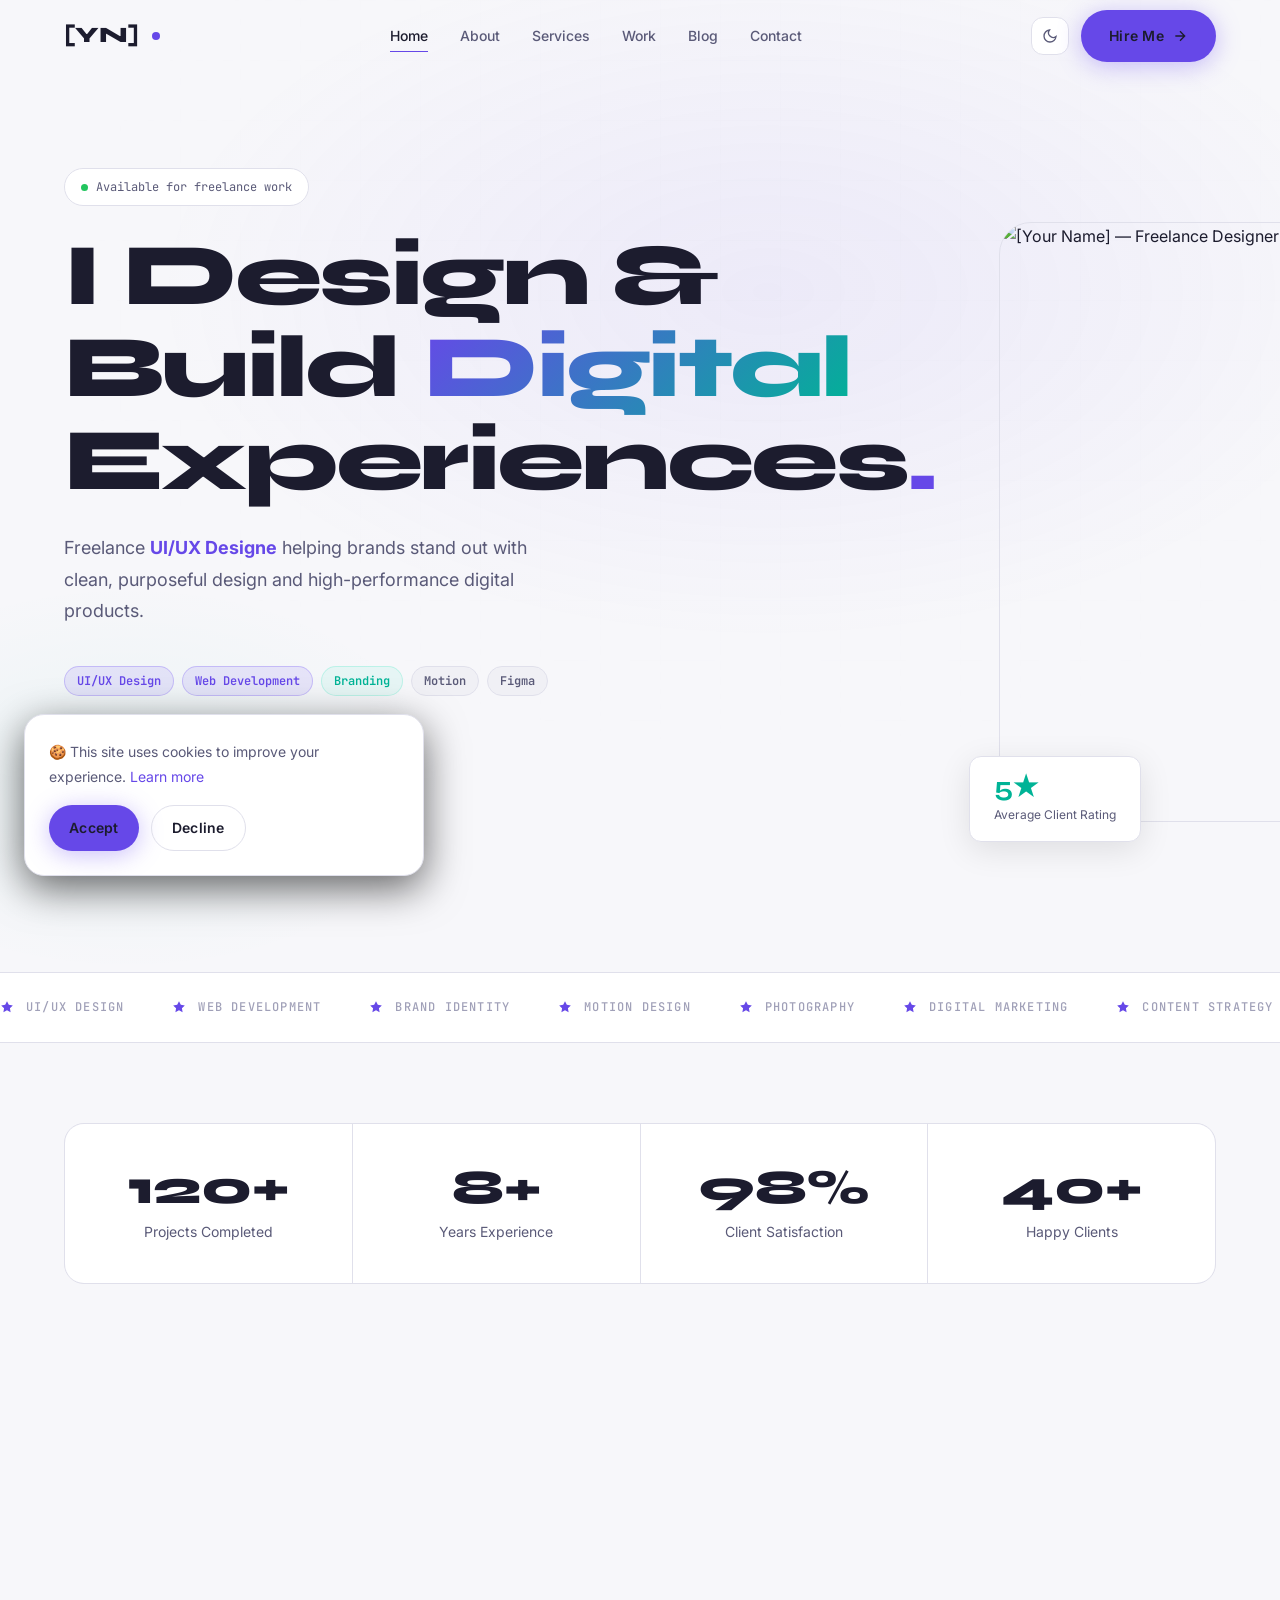
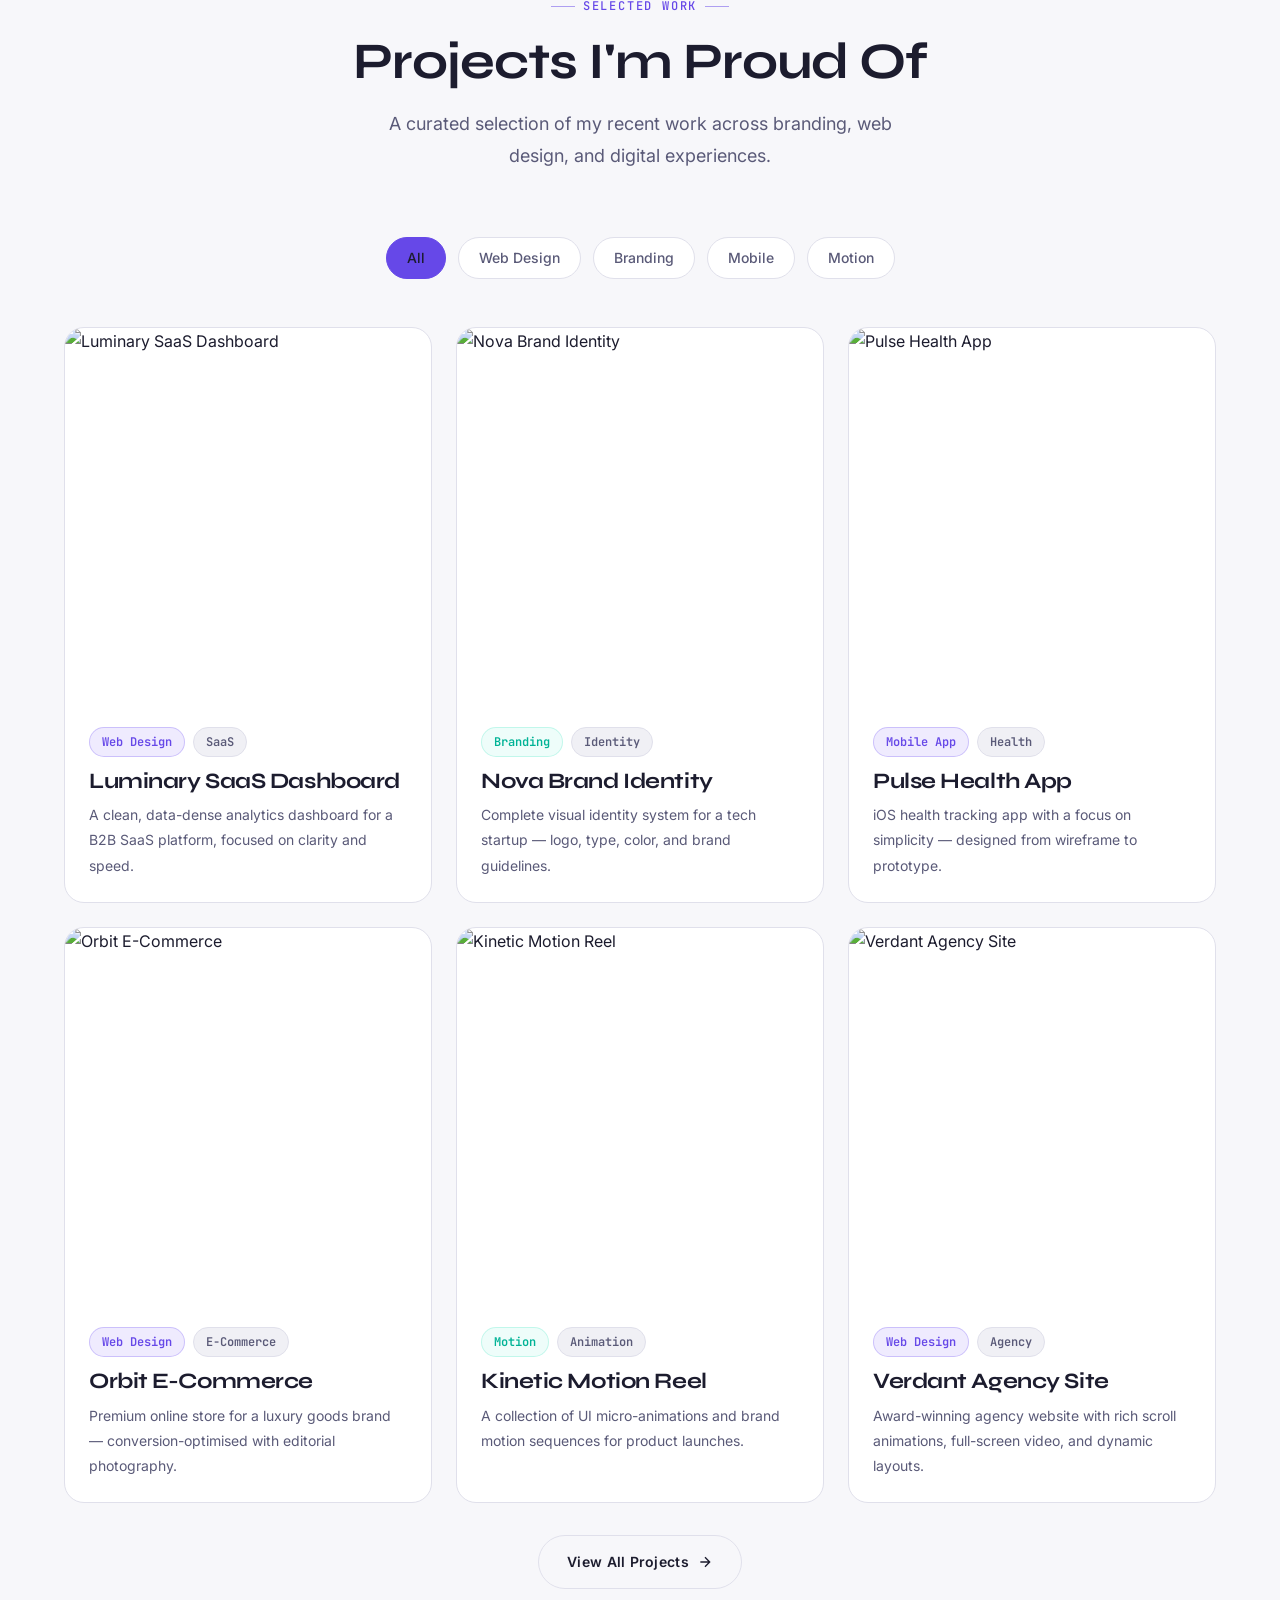
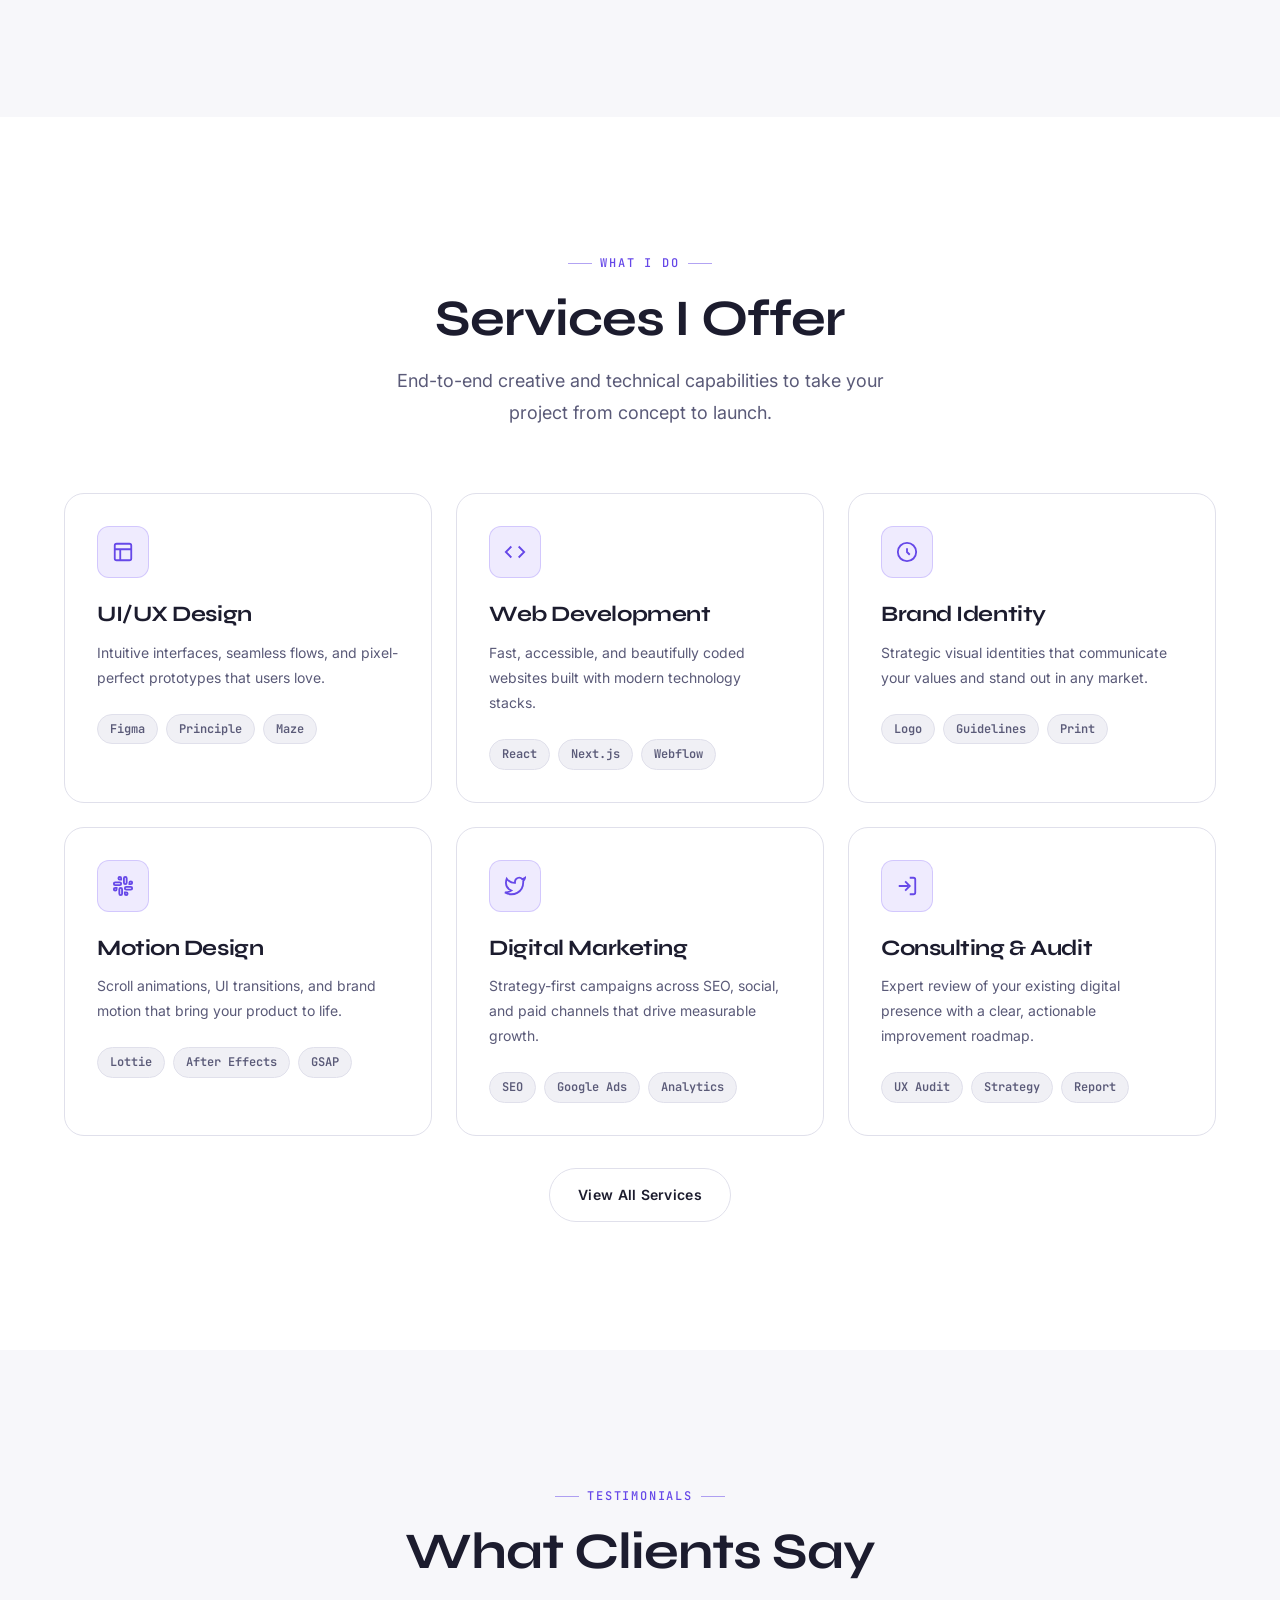
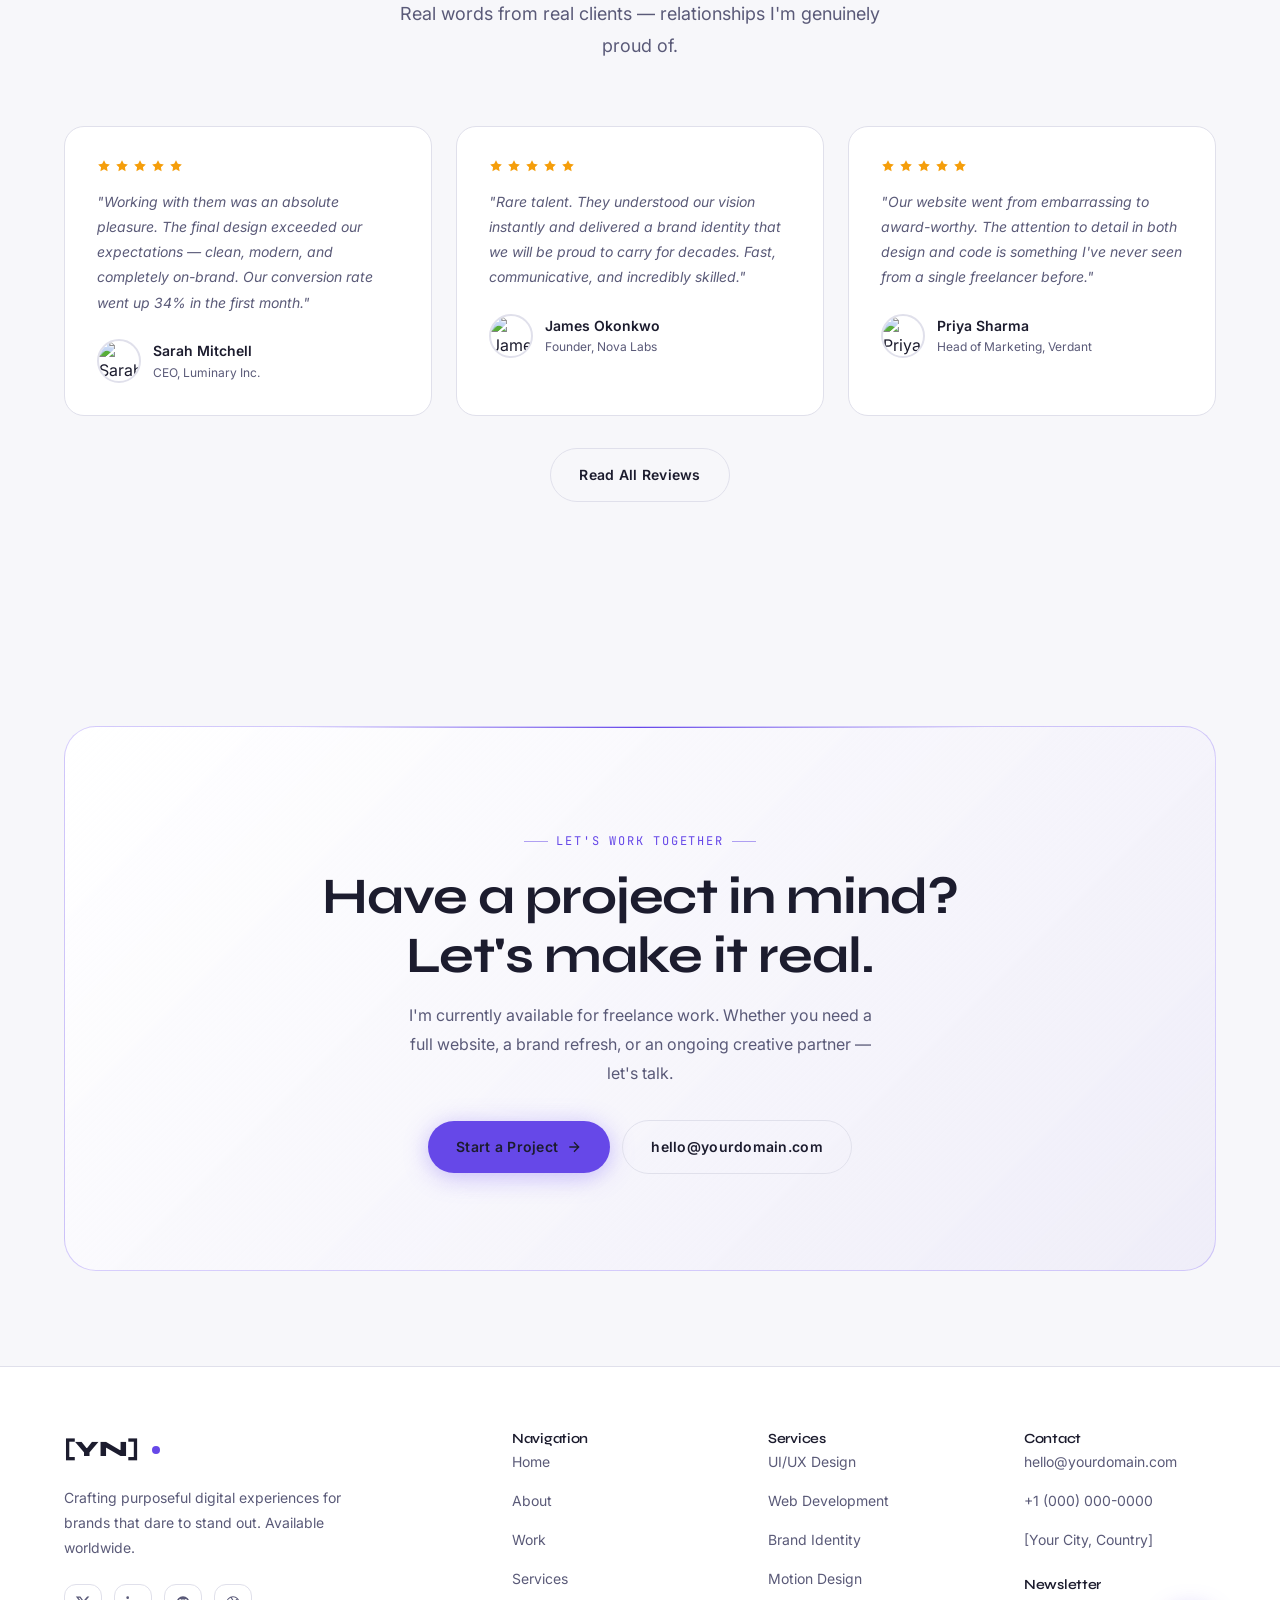
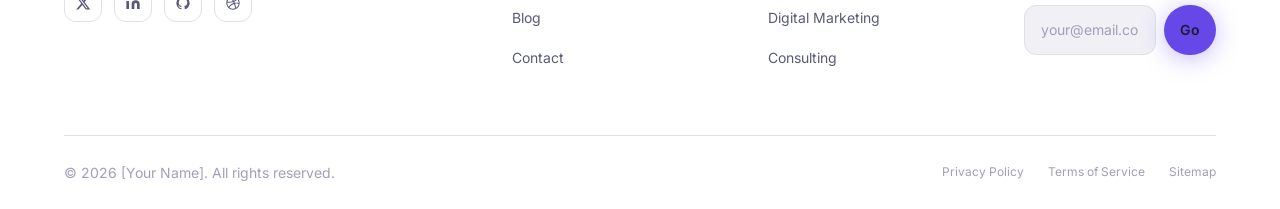
==== portfolio-pro-template/index.html @ 68555984 "initial web" ====
<!DOCTYPE html>
<html lang="en" data-theme="default">
<head>
  <meta charset="UTF-8" />
  <meta name="viewport" content="width=device-width, initial-scale=1.0" />
  <meta name="description" content="[Your Name] — Freelance [Designer/Developer] crafting beautiful digital experiences. Available for projects worldwide." />
  <meta name="keywords" content="freelance designer, web developer, UI/UX, portfolio, [your city]" />
  <meta name="author" content="[Your Name]" />

  <!-- Open Graph -->
  <meta property="og:title"       content="[Your Name] — Freelance [Designer/Developer]" />
  <meta property="og:description" content="Crafting beautiful digital experiences for global brands." />
  <meta property="og:image"       content="assets/images/og-image.jpg" />
  <meta property="og:type"        content="website" />
  <meta property="og:url"         content="https://yourdomain.com" />

  <!-- Twitter Card -->
  <meta name="twitter:card"        content="summary_large_image" />
  <meta name="twitter:title"       content="[Your Name] — Portfolio" />
  <meta name="twitter:description" content="Crafting beautiful digital experiences." />
  <meta name="twitter:image"       content="assets/images/og-image.jpg" />

  <meta name="theme-color" content="#0C0C0F" />
  <link rel="canonical" href="https://yourdomain.com" />
  <link rel="icon" type="image/svg+xml" href="assets/images/logo/favicon.svg" />
  <link rel="icon" type="image/png"     href="assets/images/logo/favicon.png" />

  <title>[Your Name] — Freelance [Designer / Developer]</title>

  <!-- Fonts -->
  <link rel="preconnect" href="https://fonts.googleapis.com" />
  <link rel="preconnect" href="https://fonts.gstatic.com" crossorigin />
  <link rel="stylesheet" href="https://fonts.googleapis.com/css2?family=Syne:wght@400;500;600;700;800&family=Inter:wght@300;400;500;600&family=JetBrains+Mono:wght@400;500&display=swap" />

  <!-- Styles -->
  <link rel="stylesheet" href="assets/css/style.css" />
  <link rel="stylesheet" href="assets/css/animations.css" />
  <link rel="stylesheet" href="assets/css/dark-mode.css" />
  <link rel="stylesheet" href="assets/css/themes.css" />
  <link rel="stylesheet" href="assets/css/responsive.css" />
</head>
<body>

  <!-- ══ PRELOADER ══ -->
  <div id="preloader" aria-hidden="true">
    <div class="preloader-inner">
      <div class="preloader-logo">[YN]<span style="color:var(--clr-accent)">.</span></div>
      <div class="preloader-bar-wrap"><div class="preloader-bar"></div></div>
    </div>
  </div>

  <!-- ══ CUSTOM CURSOR ══ -->
  <div class="cursor-dot"  aria-hidden="true"></div>
  <div class="cursor-ring" aria-hidden="true"></div>

  <!-- ══ NAVBAR ══ -->
  <header id="navbar" role="banner">
    <div class="container nav-inner">
      <!-- Logo -->
      <a href="index.html" class="nav-logo" aria-label="Home">
        <img src="assets/images/logo/logo.svg" alt="[Your Name] Logo" onerror="this.style.display='none'" />
        [YN]<span class="logo-dot"></span>
      </a>

      <!-- Desktop Nav Links -->
      <nav class="nav-links" aria-label="Primary navigation">
        <a href="index.html"        class="active">Home</a>
        <a href="about.html">About</a>
        <a href="services.html">Services</a>
        <a href="projects.html">Work</a>
        <a href="blog.html">Blog</a>
        <a href="contact.html">Contact</a>
      </nav>

      <!-- Actions -->
      <div class="nav-actions">
        <button class="theme-icon-btn" aria-label="Toggle dark mode" data-darkmode-toggle>
          <svg class="icon-sun"  viewBox="0 0 24 24" fill="none" stroke="currentColor" stroke-width="2"><circle cx="12" cy="12" r="5"/><path d="M12 1v2M12 21v2M4.22 4.22l1.42 1.42M18.36 18.36l1.42 1.42M1 12h2M21 12h2M4.22 19.78l1.42-1.42M18.36 5.64l1.42-1.42"/></svg>
          <svg class="icon-moon" viewBox="0 0 24 24" fill="none" stroke="currentColor" stroke-width="2"><path d="M21 12.79A9 9 0 1111.21 3 7 7 0 0021 12.79z"/></svg>
        </button>
        <a href="contact.html" class="btn btn-primary">
          Hire Me
          <svg viewBox="0 0 24 24" fill="none" stroke="currentColor" stroke-width="2"><path d="M5 12h14M12 5l7 7-7 7"/></svg>
        </a>
        <button class="nav-hamburger" aria-label="Toggle menu" aria-expanded="false">
          <span></span><span></span><span></span>
        </button>
      </div>
    </div>
  </header>

  <!-- Mobile Nav -->
  <nav class="nav-mobile" aria-label="Mobile navigation">
    <a href="index.html">Home</a>
    <a href="about.html">About</a>
    <a href="services.html">Services</a>
    <a href="projects.html">Work</a>
    <a href="blog.html">Blog</a>
    <a href="contact.html">Contact</a>
    <a href="contact.html" class="btn btn-primary mt-4">Hire Me →</a>
  </nav>

  <main id="main-content">

    <!-- ══════════════════════════════════════
         HERO
    ══════════════════════════════════════ -->
    <section class="hero" id="hero" aria-label="Hero">
      <div class="hero-bg" aria-hidden="true"></div>
      <div class="hero-grid-overlay" aria-hidden="true"></div>

      <div class="container hero-inner">
        <!-- Content -->
        <div class="hero-content">
          <div class="hero-status" data-animate="fade-up">
            <span class="dot"></span>
            Available for freelance work
          </div>

          <h1 class="hero-title" data-animate="fade-up" data-delay="100">
            <span class="line">I Design &amp;</span>
            <span class="line">Build <span class="gradient-text line-accent">Digital</span></span>
            <span class="line">Experiences<span style="color:var(--clr-accent)">.</span></span>
          </h1>

          <p class="hero-desc" data-animate="fade-up" data-delay="200">
            Freelance <strong data-typed="UI/UX Designer,Web Developer,Brand Strategist,Creative Director" style="color:var(--clr-accent)">UI/UX Designer</strong>
            helping brands stand out with clean, purposeful design and high-performance digital products.
          </p>

          <div class="hero-tags" data-animate="fade-up" data-delay="300">
            <span class="badge badge-accent">UI/UX Design</span>
            <span class="badge badge-accent">Web Development</span>
            <span class="badge badge-teal">Branding</span>
            <span class="badge">Motion</span>
            <span class="badge">Figma</span>
          </div>

          <div class="btn-group hero-cta" data-animate="fade-up" data-delay="400">
            <a href="projects.html" class="btn btn-primary">
              View My Work
              <svg viewBox="0 0 24 24" fill="none" stroke="currentColor" stroke-width="2"><path d="M5 12h14M12 5l7 7-7 7"/></svg>
            </a>
            <a href="about.html" class="btn btn-secondary">About Me</a>
          </div>

          <!-- Social Links -->
          <div class="hero-social" data-animate="fade-up" data-delay="500">
            <span class="label">Follow</span>
            <a href="https://twitter.com/yourusername" class="social-link" aria-label="Twitter" rel="noopener">
              <svg viewBox="0 0 24 24" fill="currentColor"><path d="M18.244 2.25h3.308l-7.227 8.26 8.502 11.24H16.17l-5.214-6.817L4.99 21.75H1.68l7.73-8.835L1.254 2.25H8.08l4.713 6.231zm-1.161 17.52h1.833L7.084 4.126H5.117z"/></svg>
            </a>
            <a href="https://linkedin.com/in/yourusername" class="social-link" aria-label="LinkedIn" rel="noopener">
              <svg viewBox="0 0 24 24" fill="currentColor"><path d="M16 8a6 6 0 016 6v7h-4v-7a2 2 0 00-2-2 2 2 0 00-2 2v7h-4v-7a6 6 0 016-6zM2 9h4v12H2z"/><circle cx="4" cy="4" r="2"/></svg>
            </a>
            <a href="https://github.com/yourusername" class="social-link" aria-label="GitHub" rel="noopener">
              <svg viewBox="0 0 24 24" fill="currentColor"><path d="M12 2A10 10 0 002 12c0 4.42 2.87 8.17 6.84 9.5.5.08.66-.23.66-.5v-1.69c-2.77.6-3.36-1.34-3.36-1.34-.46-1.16-1.11-1.47-1.11-1.47-.91-.62.07-.6.07-.6 1 .07 1.53 1.03 1.53 1.03.87 1.52 2.34 1.07 2.91.83.09-.65.35-1.09.63-1.34-2.22-.25-4.55-1.11-4.55-4.92 0-1.11.38-2 1.03-2.71-.1-.25-.45-1.29.1-2.64 0 0 .84-.27 2.75 1.02.79-.22 1.65-.33 2.5-.33.85 0 1.71.11 2.5.33 1.91-1.29 2.75-1.02 2.75-1.02.55 1.35.2 2.39.1 2.64.65.71 1.03 1.6 1.03 2.71 0 3.82-2.34 4.66-4.57 4.91.36.31.69.92.69 1.85V21c0 .27.16.59.67.5C19.14 20.16 22 16.42 22 12A10 10 0 0012 2z"/></svg>
            </a>
            <a href="https://dribbble.com/yourusername" class="social-link" aria-label="Dribbble" rel="noopener">
              <svg viewBox="0 0 24 24" fill="currentColor"><circle cx="12" cy="12" r="10"/><path fill="var(--clr-bg)" d="M12 2a10 10 0 00-8.21 15.67c1.5-2.31 3.9-4.62 7.21-4.62s5.71 2.31 7.21 4.62A10 10 0 0012 2z"/><path fill="var(--clr-bg)" d="M21.79 13.6C20.48 11.15 17.4 8.5 12 8.5c-1.3 0-2.5.2-3.6.55L4.86 4.86A10 10 0 0121.79 13.6z"/></svg>
            </a>
          </div>
        </div>

        <!-- Hero Visual -->
        <div class="hero-visual" data-animate="fade-left" data-delay="200">
          <div class="hero-image-wrap">
            <img class="main-image" src="assets/images/hero/hero-photo.jpg" alt="[Your Name] — Freelance Designer" width="480" height="600" />

            <!-- Floating stats -->
            <div class="hero-float-card hero-float-card--top" data-animate="fade-scale" data-delay="600">
              <div class="float-card-stat"><span data-count="120" data-suffix="+">120+</span></div>
              <div class="float-card-label">Projects Delivered</div>
            </div>

            <div class="hero-float-card hero-float-card--bottom" data-animate="fade-scale" data-delay="700">
              <div class="float-card-stat" style="color:var(--clr-accent-2)">5★</div>
              <div class="float-card-label">Average Client Rating</div>
            </div>
          </div>
        </div>
      </div>

      <!-- Scroll indicator -->
      <a href="#marquee" class="sr-only" aria-label="Scroll to content">Skip to content</a>
    </section>

    <!-- ══════════════════════════════════════
         MARQUEE / TICKER
    ══════════════════════════════════════ -->
    <div class="marquee-section" id="marquee" aria-hidden="true">
      <div class="marquee-track">
        <span class="marquee-item"><svg viewBox="0 0 24 24" fill="currentColor" width="14" height="14"><polygon points="12 2 15.09 8.26 22 9.27 17 14.14 18.18 21.02 12 17.77 5.82 21.02 7 14.14 2 9.27 8.91 8.26 12 2"/></svg>UI/UX Design</span>
        <span class="marquee-item"><svg viewBox="0 0 24 24" fill="currentColor" width="14" height="14"><polygon points="12 2 15.09 8.26 22 9.27 17 14.14 18.18 21.02 12 17.77 5.82 21.02 7 14.14 2 9.27 8.91 8.26 12 2"/></svg>Web Development</span>
        <span class="marquee-item"><svg viewBox="0 0 24 24" fill="currentColor" width="14" height="14"><polygon points="12 2 15.09 8.26 22 9.27 17 14.14 18.18 21.02 12 17.77 5.82 21.02 7 14.14 2 9.27 8.91 8.26 12 2"/></svg>Brand Identity</span>
        <span class="marquee-item"><svg viewBox="0 0 24 24" fill="currentColor" width="14" height="14"><polygon points="12 2 15.09 8.26 22 9.27 17 14.14 18.18 21.02 12 17.77 5.82 21.02 7 14.14 2 9.27 8.91 8.26 12 2"/></svg>Motion Design</span>
        <span class="marquee-item"><svg viewBox="0 0 24 24" fill="currentColor" width="14" height="14"><polygon points="12 2 15.09 8.26 22 9.27 17 14.14 18.18 21.02 12 17.77 5.82 21.02 7 14.14 2 9.27 8.91 8.26 12 2"/></svg>Photography</span>
        <span class="marquee-item"><svg viewBox="0 0 24 24" fill="currentColor" width="14" height="14"><polygon points="12 2 15.09 8.26 22 9.27 17 14.14 18.18 21.02 12 17.77 5.82 21.02 7 14.14 2 9.27 8.91 8.26 12 2"/></svg>Digital Marketing</span>
        <span class="marquee-item"><svg viewBox="0 0 24 24" fill="currentColor" width="14" height="14"><polygon points="12 2 15.09 8.26 22 9.27 17 14.14 18.18 21.02 12 17.77 5.82 21.02 7 14.14 2 9.27 8.91 8.26 12 2"/></svg>Content Strategy</span>
        <span class="marquee-item"><svg viewBox="0 0 24 24" fill="currentColor" width="14" height="14"><polygon points="12 2 15.09 8.26 22 9.27 17 14.14 18.18 21.02 12 17.77 5.82 21.02 7 14.14 2 9.27 8.91 8.26 12 2"/></svg>Figma · Webflow · React</span>
        <!-- Duplicated for seamless loop -->
        <span class="marquee-item" aria-hidden="true"><svg viewBox="0 0 24 24" fill="currentColor" width="14" height="14"><polygon points="12 2 15.09 8.26 22 9.27 17 14.14 18.18 21.02 12 17.77 5.82 21.02 7 14.14 2 9.27 8.91 8.26 12 2"/></svg>UI/UX Design</span>
        <span class="marquee-item" aria-hidden="true"><svg viewBox="0 0 24 24" fill="currentColor" width="14" height="14"><polygon points="12 2 15.09 8.26 22 9.27 17 14.14 18.18 21.02 12 17.77 5.82 21.02 7 14.14 2 9.27 8.91 8.26 12 2"/></svg>Web Development</span>
        <span class="marquee-item" aria-hidden="true"><svg viewBox="0 0 24 24" fill="currentColor" width="14" height="14"><polygon points="12 2 15.09 8.26 22 9.27 17 14.14 18.18 21.02 12 17.77 5.82 21.02 7 14.14 2 9.27 8.91 8.26 12 2"/></svg>Brand Identity</span>
        <span class="marquee-item" aria-hidden="true"><svg viewBox="0 0 24 24" fill="currentColor" width="14" height="14"><polygon points="12 2 15.09 8.26 22 9.27 17 14.14 18.18 21.02 12 17.77 5.82 21.02 7 14.14 2 9.27 8.91 8.26 12 2"/></svg>Motion Design</span>
        <span class="marquee-item" aria-hidden="true"><svg viewBox="0 0 24 24" fill="currentColor" width="14" height="14"><polygon points="12 2 15.09 8.26 22 9.27 17 14.14 18.18 21.02 12 17.77 5.82 21.02 7 14.14 2 9.27 8.91 8.26 12 2"/></svg>Photography</span>
        <span class="marquee-item" aria-hidden="true"><svg viewBox="0 0 24 24" fill="currentColor" width="14" height="14"><polygon points="12 2 15.09 8.26 22 9.27 17 14.14 18.18 21.02 12 17.77 5.82 21.02 7 14.14 2 9.27 8.91 8.26 12 2"/></svg>Digital Marketing</span>
        <span class="marquee-item" aria-hidden="true"><svg viewBox="0 0 24 24" fill="currentColor" width="14" height="14"><polygon points="12 2 15.09 8.26 22 9.27 17 14.14 18.18 21.02 12 17.77 5.82 21.02 7 14.14 2 9.27 8.91 8.26 12 2"/></svg>Content Strategy</span>
        <span class="marquee-item" aria-hidden="true"><svg viewBox="0 0 24 24" fill="currentColor" width="14" height="14"><polygon points="12 2 15.09 8.26 22 9.27 17 14.14 18.18 21.02 12 17.77 5.82 21.02 7 14.14 2 9.27 8.91 8.26 12 2"/></svg>Figma · Webflow · React</span>
      </div>
    </div>

    <!-- ══════════════════════════════════════
         STATS
    ══════════════════════════════════════ -->
    <section class="section--sm" aria-label="Statistics">
      <div class="container">
        <div class="stats-row" data-stagger>
          <div class="stat-item">
            <div class="stat-number"><span data-count="120" data-suffix="+">120+</span></div>
            <div class="stat-label">Projects Completed</div>
          </div>
          <div class="stat-item">
            <div class="stat-number"><span data-count="8" data-suffix="+">8+</span></div>
            <div class="stat-label">Years Experience</div>
          </div>
          <div class="stat-item">
            <div class="stat-number"><span data-count="98" data-suffix="%">98%</span></div>
            <div class="stat-label">Client Satisfaction</div>
          </div>
          <div class="stat-item">
            <div class="stat-number"><span data-count="40" data-suffix="+">40+</span></div>
            <div class="stat-label">Happy Clients</div>
          </div>
        </div>
      </div>
    </section>

    <!-- ══════════════════════════════════════
         SELECTED WORK (Preview)
    ══════════════════════════════════════ -->
    <section class="section" id="work" aria-labelledby="work-heading">
      <div class="container">
        <div class="section-header" data-animate="fade-up">
          <div class="eyebrow">Selected Work</div>
          <h2 id="work-heading">Projects I'm Proud Of</h2>
          <p>A curated selection of my recent work across branding, web design, and digital experiences.</p>
        </div>

        <div class="portfolio-filters" role="group" aria-label="Filter projects">
          <button class="filter-btn active" data-filter="all">All</button>
          <button class="filter-btn" data-filter="web">Web Design</button>
          <button class="filter-btn" data-filter="branding">Branding</button>
          <button class="filter-btn" data-filter="mobile">Mobile</button>
          <button class="filter-btn" data-filter="motion">Motion</button>
        </div>

        <div class="projects-grid" data-stagger>
          <!-- Project 1 -->
          <article class="project-card" data-category="web, branding">
            <div class="project-image">
              <img src="assets/images/projects/project-1.jpg" alt="Luminary SaaS Dashboard" width="600" height="375" loading="lazy" />
              <div class="project-image-overlay">
                <a href="project-single.html" class="project-link-btn" aria-label="View project details">
                  <svg viewBox="0 0 24 24" fill="none" stroke="currentColor" stroke-width="2"><path d="M18 13v6a2 2 0 01-2 2H5a2 2 0 01-2-2V8a2 2 0 012-2h6"/><polyline points="15 3 21 3 21 9"/><line x1="10" y1="14" x2="21" y2="3"/></svg>
                </a>
                <a href="assets/images/projects/project-1.jpg" class="project-link-btn" aria-label="View full image" data-lightbox="assets/images/projects/project-1.jpg" data-caption="Luminary SaaS Dashboard">
                  <svg viewBox="0 0 24 24" fill="none" stroke="currentColor" stroke-width="2"><circle cx="11" cy="11" r="8"/><line x1="21" y1="21" x2="16.65" y2="16.65"/></svg>
                </a>
              </div>
            </div>
            <div class="project-meta">
              <div class="project-tags">
                <span class="badge badge-accent">Web Design</span>
                <span class="badge">SaaS</span>
              </div>
              <h3><a href="project-single.html">Luminary SaaS Dashboard</a></h3>
              <p>A clean, data-dense analytics dashboard for a B2B SaaS platform, focused on clarity and speed.</p>
            </div>
          </article>

          <!-- Project 2 -->
          <article class="project-card" data-category="branding">
            <div class="project-image">
              <img src="assets/images/projects/project-2.jpg" alt="Nova Brand Identity" width="600" height="375" loading="lazy" />
              <div class="project-image-overlay">
                <a href="project-single.html" class="project-link-btn" aria-label="View project details">
                  <svg viewBox="0 0 24 24" fill="none" stroke="currentColor" stroke-width="2"><path d="M18 13v6a2 2 0 01-2 2H5a2 2 0 01-2-2V8a2 2 0 012-2h6"/><polyline points="15 3 21 3 21 9"/><line x1="10" y1="14" x2="21" y2="3"/></svg>
                </a>
              </div>
            </div>
            <div class="project-meta">
              <div class="project-tags">
                <span class="badge badge-teal">Branding</span>
                <span class="badge">Identity</span>
              </div>
              <h3><a href="project-single.html">Nova Brand Identity</a></h3>
              <p>Complete visual identity system for a tech startup — logo, type, color, and brand guidelines.</p>
            </div>
          </article>

          <!-- Project 3 -->
          <article class="project-card" data-category="mobile">
            <div class="project-image">
              <img src="assets/images/projects/project-3.jpg" alt="Pulse Health App" width="600" height="375" loading="lazy" />
              <div class="project-image-overlay">
                <a href="project-single.html" class="project-link-btn" aria-label="View project details">
                  <svg viewBox="0 0 24 24" fill="none" stroke="currentColor" stroke-width="2"><path d="M18 13v6a2 2 0 01-2 2H5a2 2 0 01-2-2V8a2 2 0 012-2h6"/><polyline points="15 3 21 3 21 9"/><line x1="10" y1="14" x2="21" y2="3"/></svg>
                </a>
              </div>
            </div>
            <div class="project-meta">
              <div class="project-tags">
                <span class="badge badge-accent">Mobile App</span>
                <span class="badge">Health</span>
              </div>
              <h3><a href="project-single.html">Pulse Health App</a></h3>
              <p>iOS health tracking app with a focus on simplicity — designed from wireframe to prototype.</p>
            </div>
          </article>

          <!-- Project 4 -->
          <article class="project-card" data-category="web">
            <div class="project-image">
              <img src="assets/images/projects/project-4.jpg" alt="Orbit E-Commerce" width="600" height="375" loading="lazy" />
              <div class="project-image-overlay">
                <a href="project-single.html" class="project-link-btn" aria-label="View project details">
                  <svg viewBox="0 0 24 24" fill="none" stroke="currentColor" stroke-width="2"><path d="M18 13v6a2 2 0 01-2 2H5a2 2 0 01-2-2V8a2 2 0 012-2h6"/><polyline points="15 3 21 3 21 9"/><line x1="10" y1="14" x2="21" y2="3"/></svg>
                </a>
              </div>
            </div>
            <div class="project-meta">
              <div class="project-tags">
                <span class="badge badge-accent">Web Design</span>
                <span class="badge">E-Commerce</span>
              </div>
              <h3><a href="project-single.html">Orbit E-Commerce</a></h3>
              <p>Premium online store for a luxury goods brand — conversion-optimised with editorial photography.</p>
            </div>
          </article>

          <!-- Project 5 -->
          <article class="project-card" data-category="motion">
            <div class="project-image">
              <img src="assets/images/projects/project-5.jpg" alt="Kinetic Motion Reel" width="600" height="375" loading="lazy" />
              <div class="project-image-overlay">
                <a href="project-single.html" class="project-link-btn" aria-label="View project details">
                  <svg viewBox="0 0 24 24" fill="none" stroke="currentColor" stroke-width="2"><path d="M18 13v6a2 2 0 01-2 2H5a2 2 0 01-2-2V8a2 2 0 012-2h6"/><polyline points="15 3 21 3 21 9"/><line x1="10" y1="14" x2="21" y2="3"/></svg>
                </a>
              </div>
            </div>
            <div class="project-meta">
              <div class="project-tags">
                <span class="badge badge-teal">Motion</span>
                <span class="badge">Animation</span>
              </div>
              <h3><a href="project-single.html">Kinetic Motion Reel</a></h3>
              <p>A collection of UI micro-animations and brand motion sequences for product launches.</p>
            </div>
          </article>

          <!-- Project 6 -->
          <article class="project-card" data-category="web, branding">
            <div class="project-image">
              <img src="assets/images/projects/project-6.jpg" alt="Verdant Agency Site" width="600" height="375" loading="lazy" />
              <div class="project-image-overlay">
                <a href="project-single.html" class="project-link-btn" aria-label="View project details">
                  <svg viewBox="0 0 24 24" fill="none" stroke="currentColor" stroke-width="2"><path d="M18 13v6a2 2 0 01-2 2H5a2 2 0 01-2-2V8a2 2 0 012-2h6"/><polyline points="15 3 21 3 21 9"/><line x1="10" y1="14" x2="21" y2="3"/></svg>
                </a>
              </div>
            </div>
            <div class="project-meta">
              <div class="project-tags">
                <span class="badge badge-accent">Web Design</span>
                <span class="badge">Agency</span>
              </div>
              <h3><a href="project-single.html">Verdant Agency Site</a></h3>
              <p>Award-winning agency website with rich scroll animations, full-screen video, and dynamic layouts.</p>
            </div>
          </article>
        </div>

        <div class="text-center mt-8" data-animate="fade-up">
          <a href="projects.html" class="btn btn-secondary">
            View All Projects
            <svg viewBox="0 0 24 24" fill="none" stroke="currentColor" stroke-width="2"><path d="M5 12h14M12 5l7 7-7 7"/></svg>
          </a>
        </div>
      </div>
    </section>

    <!-- ══════════════════════════════════════
         SERVICES PREVIEW
    ══════════════════════════════════════ -->
    <section class="section" id="services" aria-labelledby="services-heading" style="background:var(--clr-surface)">
      <div class="container">
        <div class="section-header" data-animate="fade-up">
          <div class="eyebrow">What I Do</div>
          <h2 id="services-heading">Services I Offer</h2>
          <p>End-to-end creative and technical capabilities to take your project from concept to launch.</p>
        </div>

        <div class="services-grid" data-stagger>
          <div class="service-card">
            <div class="service-icon">
              <svg viewBox="0 0 24 24" fill="none" stroke="currentColor" stroke-width="2"><rect x="3" y="3" width="18" height="18" rx="2"/><path d="M3 9h18M9 21V9"/></svg>
            </div>
            <h3>UI/UX Design</h3>
            <p>Intuitive interfaces, seamless flows, and pixel-perfect prototypes that users love.</p>
            <div class="service-tech-list">
              <span class="badge">Figma</span><span class="badge">Principle</span><span class="badge">Maze</span>
            </div>
          </div>

          <div class="service-card">
            <div class="service-icon">
              <svg viewBox="0 0 24 24" fill="none" stroke="currentColor" stroke-width="2"><polyline points="16 18 22 12 16 6"/><polyline points="8 6 2 12 8 18"/></svg>
            </div>
            <h3>Web Development</h3>
            <p>Fast, accessible, and beautifully coded websites built with modern technology stacks.</p>
            <div class="service-tech-list">
              <span class="badge">React</span><span class="badge">Next.js</span><span class="badge">Webflow</span>
            </div>
          </div>

          <div class="service-card">
            <div class="service-icon">
              <svg viewBox="0 0 24 24" fill="none" stroke="currentColor" stroke-width="2"><circle cx="12" cy="12" r="10"/><path d="M12 8v4l3 3"/></svg>
            </div>
            <h3>Brand Identity</h3>
            <p>Strategic visual identities that communicate your values and stand out in any market.</p>
            <div class="service-tech-list">
              <span class="badge">Logo</span><span class="badge">Guidelines</span><span class="badge">Print</span>
            </div>
          </div>

          <div class="service-card">
            <div class="service-icon">
              <svg viewBox="0 0 24 24" fill="none" stroke="currentColor" stroke-width="2"><path d="M14.5 10c-.83 0-1.5-.67-1.5-1.5v-5c0-.83.67-1.5 1.5-1.5s1.5.67 1.5 1.5v5c0 .83-.67 1.5-1.5 1.5z"/><path d="M20.5 10H19V8.5c0-.83.67-1.5 1.5-1.5s1.5.67 1.5 1.5-.67 1.5-1.5 1.5z"/><path d="M9.5 14c.83 0 1.5.67 1.5 1.5v5c0 .83-.67 1.5-1.5 1.5S8 21.33 8 20.5v-5c0-.83.67-1.5 1.5-1.5z"/><path d="M3.5 14H5v1.5c0 .83-.67 1.5-1.5 1.5S2 16.33 2 15.5 2.67 14 3.5 14z"/><path d="M14 14.5c0-.83.67-1.5 1.5-1.5h5c.83 0 1.5.67 1.5 1.5s-.67 1.5-1.5 1.5h-5c-.83 0-1.5-.67-1.5-1.5z"/><path d="M15.5 19H14v1.5c0 .83.67 1.5 1.5 1.5s1.5-.67 1.5-1.5-.67-1.5-1.5-1.5z"/><path d="M10 9.5C10 8.67 9.33 8 8.5 8h-5C2.67 8 2 8.67 2 9.5S2.67 11 3.5 11h5c.83 0 1.5-.67 1.5-1.5z"/><path d="M8.5 5H10V3.5C10 2.67 9.33 2 8.5 2S7 2.67 7 3.5 7.67 5 8.5 5z"/></svg>
            </div>
            <h3>Motion Design</h3>
            <p>Scroll animations, UI transitions, and brand motion that bring your product to life.</p>
            <div class="service-tech-list">
              <span class="badge">Lottie</span><span class="badge">After Effects</span><span class="badge">GSAP</span>
            </div>
          </div>

          <div class="service-card">
            <div class="service-icon">
              <svg viewBox="0 0 24 24" fill="none" stroke="currentColor" stroke-width="2"><path d="M23 3a10.9 10.9 0 01-3.14 1.53 4.48 4.48 0 00-7.86 3v1A10.66 10.66 0 013 4s-4 9 5 13a11.64 11.64 0 01-7 2c9 5 20 0 20-11.5a4.5 4.5 0 00-.08-.83A7.72 7.72 0 0023 3z"/></svg>
            </div>
            <h3>Digital Marketing</h3>
            <p>Strategy-first campaigns across SEO, social, and paid channels that drive measurable growth.</p>
            <div class="service-tech-list">
              <span class="badge">SEO</span><span class="badge">Google Ads</span><span class="badge">Analytics</span>
            </div>
          </div>

          <div class="service-card">
            <div class="service-icon">
              <svg viewBox="0 0 24 24" fill="none" stroke="currentColor" stroke-width="2"><path d="M15 3h4a2 2 0 012 2v14a2 2 0 01-2 2h-4M10 17l5-5-5-5M13 12H3"/></svg>
            </div>
            <h3>Consulting &amp; Audit</h3>
            <p>Expert review of your existing digital presence with a clear, actionable improvement roadmap.</p>
            <div class="service-tech-list">
              <span class="badge">UX Audit</span><span class="badge">Strategy</span><span class="badge">Report</span>
            </div>
          </div>
        </div>

        <div class="text-center mt-8" data-animate="fade-up">
          <a href="services.html" class="btn btn-secondary">View All Services</a>
        </div>
      </div>
    </section>

    <!-- ══════════════════════════════════════
         TESTIMONIALS PREVIEW
    ══════════════════════════════════════ -->
    <section class="section" id="testimonials" aria-labelledby="testimonials-heading">
      <div class="container">
        <div class="section-header" data-animate="fade-up">
          <div class="eyebrow">Testimonials</div>
          <h2 id="testimonials-heading">What Clients Say</h2>
          <p>Real words from real clients — relationships I'm genuinely proud of.</p>
        </div>

        <div class="testimonials-grid" data-stagger>
          <div class="testimonial-card">
            <div class="testimonial-stars">
              <svg viewBox="0 0 24 24"><polygon points="12 2 15.09 8.26 22 9.27 17 14.14 18.18 21.02 12 17.77 5.82 21.02 7 14.14 2 9.27 8.91 8.26 12 2"/></svg>
              <svg viewBox="0 0 24 24"><polygon points="12 2 15.09 8.26 22 9.27 17 14.14 18.18 21.02 12 17.77 5.82 21.02 7 14.14 2 9.27 8.91 8.26 12 2"/></svg>
              <svg viewBox="0 0 24 24"><polygon points="12 2 15.09 8.26 22 9.27 17 14.14 18.18 21.02 12 17.77 5.82 21.02 7 14.14 2 9.27 8.91 8.26 12 2"/></svg>
              <svg viewBox="0 0 24 24"><polygon points="12 2 15.09 8.26 22 9.27 17 14.14 18.18 21.02 12 17.77 5.82 21.02 7 14.14 2 9.27 8.91 8.26 12 2"/></svg>
              <svg viewBox="0 0 24 24"><polygon points="12 2 15.09 8.26 22 9.27 17 14.14 18.18 21.02 12 17.77 5.82 21.02 7 14.14 2 9.27 8.91 8.26 12 2"/></svg>
            </div>
            <p class="testimonial-text">"Working with them was an absolute pleasure. The final design exceeded our expectations — clean, modern, and completely on-brand. Our conversion rate went up 34% in the first month."</p>
            <div class="testimonial-author">
              <img src="assets/images/testimonials/client-1.jpg" alt="Sarah Mitchell" class="testimonial-avatar" width="44" height="44" loading="lazy" />
              <div class="testimonial-author-info">
                <div class="name">Sarah Mitchell</div>
                <div class="role">CEO, Luminary Inc.</div>
              </div>
            </div>
          </div>

          <div class="testimonial-card">
            <div class="testimonial-stars">
              <svg viewBox="0 0 24 24"><polygon points="12 2 15.09 8.26 22 9.27 17 14.14 18.18 21.02 12 17.77 5.82 21.02 7 14.14 2 9.27 8.91 8.26 12 2"/></svg>
              <svg viewBox="0 0 24 24"><polygon points="12 2 15.09 8.26 22 9.27 17 14.14 18.18 21.02 12 17.77 5.82 21.02 7 14.14 2 9.27 8.91 8.26 12 2"/></svg>
              <svg viewBox="0 0 24 24"><polygon points="12 2 15.09 8.26 22 9.27 17 14.14 18.18 21.02 12 17.77 5.82 21.02 7 14.14 2 9.27 8.91 8.26 12 2"/></svg>
              <svg viewBox="0 0 24 24"><polygon points="12 2 15.09 8.26 22 9.27 17 14.14 18.18 21.02 12 17.77 5.82 21.02 7 14.14 2 9.27 8.91 8.26 12 2"/></svg>
              <svg viewBox="0 0 24 24"><polygon points="12 2 15.09 8.26 22 9.27 17 14.14 18.18 21.02 12 17.77 5.82 21.02 7 14.14 2 9.27 8.91 8.26 12 2"/></svg>
            </div>
            <p class="testimonial-text">"Rare talent. They understood our vision instantly and delivered a brand identity that we will be proud to carry for decades. Fast, communicative, and incredibly skilled."</p>
            <div class="testimonial-author">
              <img src="assets/images/testimonials/client-2.jpg" alt="James Okonkwo" class="testimonial-avatar" width="44" height="44" loading="lazy" />
              <div class="testimonial-author-info">
                <div class="name">James Okonkwo</div>
                <div class="role">Founder, Nova Labs</div>
              </div>
            </div>
          </div>

          <div class="testimonial-card">
            <div class="testimonial-stars">
              <svg viewBox="0 0 24 24"><polygon points="12 2 15.09 8.26 22 9.27 17 14.14 18.18 21.02 12 17.77 5.82 21.02 7 14.14 2 9.27 8.91 8.26 12 2"/></svg>
              <svg viewBox="0 0 24 24"><polygon points="12 2 15.09 8.26 22 9.27 17 14.14 18.18 21.02 12 17.77 5.82 21.02 7 14.14 2 9.27 8.91 8.26 12 2"/></svg>
              <svg viewBox="0 0 24 24"><polygon points="12 2 15.09 8.26 22 9.27 17 14.14 18.18 21.02 12 17.77 5.82 21.02 7 14.14 2 9.27 8.91 8.26 12 2"/></svg>
              <svg viewBox="0 0 24 24"><polygon points="12 2 15.09 8.26 22 9.27 17 14.14 18.18 21.02 12 17.77 5.82 21.02 7 14.14 2 9.27 8.91 8.26 12 2"/></svg>
              <svg viewBox="0 0 24 24"><polygon points="12 2 15.09 8.26 22 9.27 17 14.14 18.18 21.02 12 17.77 5.82 21.02 7 14.14 2 9.27 8.91 8.26 12 2"/></svg>
            </div>
            <p class="testimonial-text">"Our website went from embarrassing to award-worthy. The attention to detail in both design and code is something I've never seen from a single freelancer before."</p>
            <div class="testimonial-author">
              <img src="assets/images/testimonials/client-3.jpg" alt="Priya Sharma" class="testimonial-avatar" width="44" height="44" loading="lazy" />
              <div class="testimonial-author-info">
                <div class="name">Priya Sharma</div>
                <div class="role">Head of Marketing, Verdant</div>
              </div>
            </div>
          </div>
        </div>

        <div class="text-center mt-8" data-animate="fade-up">
          <a href="testimonials.html" class="btn btn-secondary">Read All Reviews</a>
        </div>
      </div>
    </section>

    <!-- ══════════════════════════════════════
         CTA SECTION
    ══════════════════════════════════════ -->
    <section class="cta-section" aria-labelledby="cta-heading">
      <div class="container">
        <div class="cta-box" data-animate="fade-scale">
          <div class="eyebrow" style="display:inline-flex;align-items:center;gap:8px;font-family:var(--font-mono);font-size:0.75rem;color:var(--clr-accent);text-transform:uppercase;letter-spacing:.15em;margin-bottom:1rem;">
            <span style="width:24px;height:1px;background:var(--clr-accent);opacity:.5;"></span>Let's Work Together<span style="width:24px;height:1px;background:var(--clr-accent);opacity:.5;"></span>
          </div>
          <h2 id="cta-heading">Have a project in mind?<br>Let's make it real.</h2>
          <p>I'm currently available for freelance work. Whether you need a full website, a brand refresh, or an ongoing creative partner — let's talk.</p>
          <div class="btn-group" style="justify-content:center;">
            <a href="contact.html" class="btn btn-primary">
              Start a Project
              <svg viewBox="0 0 24 24" fill="none" stroke="currentColor" stroke-width="2"><path d="M5 12h14M12 5l7 7-7 7"/></svg>
            </a>
            <a href="mailto:hello@yourdomain.com" class="btn btn-secondary">hello@yourdomain.com</a>
          </div>
        </div>
      </div>
    </section>

  </main>

  <!-- ══ FOOTER ══ -->
  <footer role="contentinfo">
    <div class="container">
      <div class="footer-main">
        <div class="footer-brand">
          <a href="index.html" class="nav-logo" style="margin-bottom:.5rem;">[YN]<span class="logo-dot"></span></a>
          <p>Crafting purposeful digital experiences for brands that dare to stand out. Available worldwide.</p>
          <div class="footer-social">
            <a href="#" class="social-link" aria-label="Twitter"><svg viewBox="0 0 24 24" fill="currentColor"><path d="M18.244 2.25h3.308l-7.227 8.26 8.502 11.24H16.17l-5.214-6.817L4.99 21.75H1.68l7.73-8.835L1.254 2.25H8.08l4.713 6.231zm-1.161 17.52h1.833L7.084 4.126H5.117z"/></svg></a>
            <a href="#" class="social-link" aria-label="LinkedIn"><svg viewBox="0 0 24 24" fill="currentColor"><path d="M16 8a6 6 0 016 6v7h-4v-7a2 2 0 00-2-2 2 2 0 00-2 2v7h-4v-7a6 6 0 016-6zM2 9h4v12H2z"/><circle cx="4" cy="4" r="2"/></svg></a>
            <a href="#" class="social-link" aria-label="GitHub"><svg viewBox="0 0 24 24" fill="currentColor"><path d="M12 2A10 10 0 002 12c0 4.42 2.87 8.17 6.84 9.5.5.08.66-.23.66-.5v-1.69c-2.77.6-3.36-1.34-3.36-1.34-.46-1.16-1.11-1.47-1.11-1.47-.91-.62.07-.6.07-.6 1 .07 1.53 1.03 1.53 1.03.87 1.52 2.34 1.07 2.91.83.09-.65.35-1.09.63-1.34-2.22-.25-4.55-1.11-4.55-4.92 0-1.11.38-2 1.03-2.71-.1-.25-.45-1.29.1-2.64 0 0 .84-.27 2.75 1.02.79-.22 1.65-.33 2.5-.33.85 0 1.71.11 2.5.33 1.91-1.29 2.75-1.02 2.75-1.02.55 1.35.2 2.39.1 2.64.65.71 1.03 1.6 1.03 2.71 0 3.82-2.34 4.66-4.57 4.91.36.31.69.92.69 1.85V21c0 .27.16.59.67.5C19.14 20.16 22 16.42 22 12A10 10 0 0012 2z"/></svg></a>
            <a href="#" class="social-link" aria-label="Dribbble"><svg viewBox="0 0 24 24" fill="currentColor"><path d="M12 2C6.48 2 2 6.48 2 12s4.48 10 10 10 10-4.48 10-10S17.52 2 12 2zm6.605 4.61a8.502 8.502 0 011.93 5.314c-.281-.054-3.101-.629-5.943-.271-.065-.141-.12-.293-.184-.445a25.42 25.42 0 00-.564-1.236c3.145-1.28 4.577-3.124 4.761-3.362zM12 3.475c2.17 0 4.154.813 5.662 2.148-.152.216-1.443 1.941-4.48 3.08-1.399-2.57-2.95-4.675-3.189-5A8.687 8.687 0 0112 3.475zm-3.633.803a53.896 53.896 0 013.167 4.935c-3.992 1.063-7.517 1.04-7.896 1.04a8.581 8.581 0 014.729-5.975zM3.453 12.01v-.26c.37.01 4.512.065 8.775-1.215.25.477.477.965.694 1.453-.109.033-.228.065-.336.098-4.404 1.42-6.747 5.303-6.942 5.629a8.522 8.522 0 01-2.19-5.705zM12 20.547a8.482 8.482 0 01-5.239-1.8c.152-.315 1.888-3.656 6.703-5.337.022-.01.033-.01.054-.022a35.32 35.32 0 011.823 6.475 8.4 8.4 0 01-3.341.684zm4.761-1.465c-.086-.52-.542-3.015-1.66-6.08 2.68-.423 5.022.271 5.314.369a8.468 8.468 0 01-3.654 5.711z"/></svg></a>
          </div>
        </div>

        <div class="footer-col">
          <h4>Navigation</h4>
          <ul class="footer-links">
            <li><a href="index.html">Home</a></li>
            <li><a href="about.html">About</a></li>
            <li><a href="projects.html">Work</a></li>
            <li><a href="services.html">Services</a></li>
            <li><a href="blog.html">Blog</a></li>
            <li><a href="contact.html">Contact</a></li>
          </ul>
        </div>

        <div class="footer-col">
          <h4>Services</h4>
          <ul class="footer-links">
            <li><a href="services.html">UI/UX Design</a></li>
            <li><a href="services.html">Web Development</a></li>
            <li><a href="services.html">Brand Identity</a></li>
            <li><a href="services.html">Motion Design</a></li>
            <li><a href="services.html">Digital Marketing</a></li>
            <li><a href="services.html">Consulting</a></li>
          </ul>
        </div>

        <div class="footer-col">
          <h4>Contact</h4>
          <ul class="footer-links">
            <li><a href="mailto:hello@yourdomain.com">hello@yourdomain.com</a></li>
            <li><a href="tel:+10000000000">+1 (000) 000-0000</a></li>
            <li><a href="#">[Your City, Country]</a></li>
          </ul>
          <div style="margin-top:1.5rem;">
            <h4 style="margin-bottom:.75rem;">Newsletter</h4>
            <form class="newsletter-form" style="display:flex;gap:.5rem;" data-endpoint="#">
              <input type="email" placeholder="your@email.com" aria-label="Email for newsletter" style="flex:1;min-width:0;" />
              <button type="submit" class="btn btn-primary" style="padding:12px 16px;white-space:nowrap;">Go</button>
            </form>
            <p class="newsletter-msg" style="font-size:.75rem;margin-top:.5rem;"></p>
          </div>
        </div>
      </div>

      <div class="footer-bottom">
        <p>&copy; <span id="footer-year"></span> [Your Name]. All rights reserved.</p>
        <div class="footer-bottom-links">
          <a href="#">Privacy Policy</a>
          <a href="#">Terms of Service</a>
          <a href="#">Sitemap</a>
        </div>
      </div>
    </div>
  </footer>

  <!-- ══ BACK TO TOP ══ -->
  <button id="back-to-top" aria-label="Scroll to top">
    <svg viewBox="0 0 24 24" fill="none" stroke="currentColor" stroke-width="2"><path d="M18 15l-6-6-6 6"/></svg>
  </button>

  <!-- ══ COOKIE BANNER ══ -->
  <div id="cookie-banner" role="dialog" aria-live="polite" aria-label="Cookie consent">
    <p>🍪 This site uses cookies to improve your experience. <a href="#" style="color:var(--clr-accent);">Learn more</a></p>
    <div class="cookie-actions">
      <button id="cookie-accept" class="btn btn-primary" style="padding:10px 20px;">Accept</button>
      <button id="cookie-reject" class="btn btn-secondary" style="padding:10px 20px;">Decline</button>
    </div>
  </div>

  <!-- ══ SCRIPTS ══ -->
  <script src="assets/js/darkmode.js"></script>
  <script src="assets/js/main.js"></script>
  <script src="assets/js/portfolio-filter.js"></script>
  <script src="assets/js/slider.js"></script>
  <script src="assets/js/contact-form.js"></script>
  <script>
    // Footer year
    document.getElementById('footer-year').textContent = new Date().getFullYear();
  </script>
</body>
</html>
---- portfolio-pro-template/assets/css/style.css ----
/* ============================================================
   PORTFOLIO PRO TEMPLATE — style.css
   Core styles: variables, reset, layout, components, sections
   ============================================================ */

/* ── Google Fonts import ── */
@import url('https://fonts.googleapis.com/css2?family=Syne:wght@400;500;600;700;800&family=Inter:wght@300;400;500;600&family=JetBrains+Mono:wght@400;500&display=swap');

/* ── CSS Custom Properties (Design Tokens) ── */
:root {
  /* Brand Palette */
  --clr-bg:          #0C0C0F;
  --clr-surface:     #131317;
  --clr-surface-2:   #1A1A20;
  --clr-border:      #242430;
  --clr-accent:      #7B5EF6;
  --clr-accent-2:    #5BE8C8;
  --clr-accent-glow: rgba(123, 94, 246, 0.25);
  --clr-text:        #E8E8F0;
  --clr-text-muted:  #7A7A90;
  --clr-text-faint:  #3E3E52;
  --clr-white:       #FFFFFF;

  /* Typography */
  --font-display: 'Syne', sans-serif;
  --font-body:    'Inter', sans-serif;
  --font-mono:    'JetBrains Mono', monospace;

  /* Type Scale */
  --fs-xs:   0.75rem;
  --fs-sm:   0.875rem;
  --fs-base: 1rem;
  --fs-md:   1.125rem;
  --fs-lg:   1.375rem;
  --fs-xl:   1.75rem;
  --fs-2xl:  2.25rem;
  --fs-3xl:  3rem;
  --fs-4xl:  4rem;
  --fs-5xl:  5.5rem;

  /* Spacing */
  --sp-1:  0.25rem;
  --sp-2:  0.5rem;
  --sp-3:  0.75rem;
  --sp-4:  1rem;
  --sp-6:  1.5rem;
  --sp-8:  2rem;
  --sp-10: 2.5rem;
  --sp-12: 3rem;
  --sp-16: 4rem;
  --sp-20: 5rem;
  --sp-24: 6rem;
  --sp-32: 8rem;

  /* Radius */
  --radius-sm: 6px;
  --radius-md: 12px;
  --radius-lg: 20px;
  --radius-xl: 32px;
  --radius-full: 9999px;

  /* Shadows */
  --shadow-sm:    0 1px 3px rgba(0,0,0,.4);
  --shadow-md:    0 4px 16px rgba(0,0,0,.5);
  --shadow-lg:    0 12px 40px rgba(0,0,0,.6);
  --shadow-glow:  0 0 40px var(--clr-accent-glow);
  --shadow-card:  0 2px 0 var(--clr-border), 0 8px 32px rgba(0,0,0,.4);

  /* Transitions */
  --ease-out:   cubic-bezier(0.16, 1, 0.3, 1);
  --ease-in:    cubic-bezier(0.4, 0, 1, 1);
  --ease-inout: cubic-bezier(0.65, 0, 0.35, 1);
  --dur-fast:   150ms;
  --dur-med:    300ms;
  --dur-slow:   500ms;

  /* Layout */
  --max-w:    1200px;
  --max-w-sm: 760px;
  --nav-h:    72px;
}

/* ── Reset & Base ── */
*, *::before, *::after { box-sizing: border-box; margin: 0; padding: 0; }

html {
  scroll-behavior: smooth;
  font-size: 16px;
  -webkit-text-size-adjust: 100%;
}

body {
  background-color: var(--clr-bg);
  color: var(--clr-text);
  font-family: var(--font-body);
  font-size: var(--fs-base);
  line-height: 1.7;
  overflow-x: hidden;
  -webkit-font-smoothing: antialiased;
  -moz-osx-font-smoothing: grayscale;
}

img, video, svg { display: block; max-width: 100%; }
a { color: inherit; text-decoration: none; }
ul, ol { list-style: none; }
button, input, textarea, select { font: inherit; }
button { cursor: pointer; border: none; background: none; }

/* ── Typography Utilities ── */
h1, h2, h3, h4, h5, h6 {
  font-family: var(--font-display);
  font-weight: 700;
  line-height: 1.15;
  letter-spacing: -0.02em;
  color: var(--clr-white);
}

h1 { font-size: clamp(var(--fs-3xl), 6vw, var(--fs-5xl)); }
h2 { font-size: clamp(var(--fs-2xl), 4vw, var(--fs-4xl)); }
h3 { font-size: clamp(var(--fs-xl), 2.5vw, var(--fs-2xl)); }
h4 { font-size: var(--fs-lg); }
h5 { font-size: var(--fs-md); }
h6 { font-size: var(--fs-base); }

p { color: var(--clr-text-muted); line-height: 1.8; }

/* ── Layout Helpers ── */
.container {
  width: 100%;
  max-width: var(--max-w);
  margin-inline: auto;
  padding-inline: var(--sp-6);
}

.container--sm {
  max-width: var(--max-w-sm);
}

.section {
  padding-block: var(--sp-32);
}

.section--sm {
  padding-block: var(--sp-20);
}

.grid-2 {
  display: grid;
  grid-template-columns: repeat(2, 1fr);
  gap: var(--sp-8);
}

.grid-3 {
  display: grid;
  grid-template-columns: repeat(3, 1fr);
  gap: var(--sp-6);
}

.grid-4 {
  display: grid;
  grid-template-columns: repeat(4, 1fr);
  gap: var(--sp-6);
}

.flex { display: flex; }
.flex-center { display: flex; align-items: center; justify-content: center; }
.flex-between { display: flex; align-items: center; justify-content: space-between; }
.flex-gap { display: flex; gap: var(--sp-4); }
.flex-col { display: flex; flex-direction: column; }

.sr-only {
  position: absolute;
  width: 1px; height: 1px;
  padding: 0; margin: -1px;
  overflow: hidden;
  clip: rect(0,0,0,0);
  white-space: nowrap;
  border: 0;
}

/* ── Section Header ── */
.section-header {
  text-align: center;
  margin-bottom: var(--sp-16);
}

.section-header .eyebrow {
  display: inline-flex;
  align-items: center;
  gap: var(--sp-2);
  font-family: var(--font-mono);
  font-size: var(--fs-xs);
  font-weight: 500;
  text-transform: uppercase;
  letter-spacing: 0.15em;
  color: var(--clr-accent);
  margin-bottom: var(--sp-4);
}

.section-header .eyebrow::before,
.section-header .eyebrow::after {
  content: '';
  display: block;
  width: 24px;
  height: 1px;
  background: var(--clr-accent);
  opacity: 0.5;
}

.section-header h2 {
  margin-bottom: var(--sp-4);
}

.section-header p {
  max-width: 520px;
  margin-inline: auto;
  font-size: var(--fs-md);
}

/* ── Accent Text & Gradient ── */
.text-accent { color: var(--clr-accent); }
.text-muted  { color: var(--clr-text-muted); }

.gradient-text {
  background: linear-gradient(135deg, var(--clr-accent) 0%, var(--clr-accent-2) 100%);
  -webkit-background-clip: text;
  -webkit-text-fill-color: transparent;
  background-clip: text;
}

/* ── Buttons ── */
.btn {
  display: inline-flex;
  align-items: center;
  gap: var(--sp-2);
  padding: 14px 28px;
  border-radius: var(--radius-full);
  font-family: var(--font-body);
  font-size: var(--fs-sm);
  font-weight: 600;
  letter-spacing: 0.02em;
  transition: all var(--dur-med) var(--ease-out);
  white-space: nowrap;
}

.btn-primary {
  background: var(--clr-accent);
  color: var(--clr-white);
  box-shadow: 0 4px 24px rgba(123, 94, 246, 0.4);
}

.btn-primary:hover {
  background: #9178f8;
  box-shadow: 0 6px 32px rgba(123, 94, 246, 0.6);
  transform: translateY(-2px);
}

.btn-secondary {
  background: transparent;
  color: var(--clr-text);
  border: 1px solid var(--clr-border);
}

.btn-secondary:hover {
  border-color: var(--clr-accent);
  color: var(--clr-accent);
  background: var(--clr-accent-glow);
  transform: translateY(-2px);
}

.btn-ghost {
  background: transparent;
  color: var(--clr-text-muted);
  padding: 10px 20px;
}

.btn-ghost:hover { color: var(--clr-accent); }

.btn svg { width: 16px; height: 16px; flex-shrink: 0; }

.btn-group {
  display: flex;
  align-items: center;
  gap: var(--sp-3);
  flex-wrap: wrap;
}

/* ── Badge / Tag ── */
.badge {
  display: inline-block;
  padding: 4px 12px;
  border-radius: var(--radius-full);
  font-size: var(--fs-xs);
  font-weight: 600;
  font-family: var(--font-mono);
  background: var(--clr-surface-2);
  border: 1px solid var(--clr-border);
  color: var(--clr-text-muted);
}

.badge-accent {
  background: rgba(123, 94, 246, 0.12);
  border-color: rgba(123, 94, 246, 0.3);
  color: var(--clr-accent);
}

.badge-teal {
  background: rgba(91, 232, 200, 0.1);
  border-color: rgba(91, 232, 200, 0.3);
  color: var(--clr-accent-2);
}

/* ── Cards ── */
.card {
  background: var(--clr-surface);
  border: 1px solid var(--clr-border);
  border-radius: var(--radius-lg);
  overflow: hidden;
  transition: transform var(--dur-med) var(--ease-out),
              border-color var(--dur-med),
              box-shadow var(--dur-med);
}

.card:hover {
  transform: translateY(-4px);
  border-color: rgba(123, 94, 246, 0.4);
  box-shadow: var(--shadow-glow), var(--shadow-lg);
}

.card-body {
  padding: var(--sp-8);
}

.card-image {
  width: 100%;
  aspect-ratio: 16 / 10;
  object-fit: cover;
}

/* ── Divider ── */
.divider {
  width: 100%;
  height: 1px;
  background: var(--clr-border);
  margin-block: var(--sp-16);
}

.divider-sm { margin-block: var(--sp-8); }

/* ── Navigation ── */
#navbar {
  position: fixed;
  top: 0;
  left: 0;
  right: 0;
  z-index: 1000;
  height: var(--nav-h);
  display: flex;
  align-items: center;
  transition: background var(--dur-med), box-shadow var(--dur-med), backdrop-filter var(--dur-med);
}

#navbar.scrolled {
  background: rgba(12, 12, 15, 0.85);
  backdrop-filter: blur(20px);
  -webkit-backdrop-filter: blur(20px);
  box-shadow: 0 1px 0 var(--clr-border);
}

.nav-inner {
  display: flex;
  align-items: center;
  justify-content: space-between;
  width: 100%;
}

.nav-logo {
  display: flex;
  align-items: center;
  gap: var(--sp-3);
  font-family: var(--font-display);
  font-size: var(--fs-lg);
  font-weight: 800;
  color: var(--clr-white);
  letter-spacing: -0.03em;
}

.nav-logo img {
  height: 36px;
  width: auto;
}

.nav-logo .logo-dot {
  width: 8px;
  height: 8px;
  border-radius: 50%;
  background: var(--clr-accent);
  margin-left: 2px;
}

.nav-links {
  display: flex;
  align-items: center;
  gap: var(--sp-8);
}

.nav-links a {
  font-size: var(--fs-sm);
  font-weight: 500;
  color: var(--clr-text-muted);
  position: relative;
  transition: color var(--dur-fast);
}

.nav-links a::after {
  content: '';
  position: absolute;
  bottom: -4px;
  left: 0;
  width: 0;
  height: 1px;
  background: var(--clr-accent);
  transition: width var(--dur-med) var(--ease-out);
}

.nav-links a:hover,
.nav-links a.active {
  color: var(--clr-white);
}

.nav-links a:hover::after,
.nav-links a.active::after {
  width: 100%;
}

.nav-actions {
  display: flex;
  align-items: center;
  gap: var(--sp-3);
}

/* Hamburger */
.nav-hamburger {
  display: none;
  flex-direction: column;
  gap: 5px;
  width: 28px;
  cursor: pointer;
}

.nav-hamburger span {
  display: block;
  height: 2px;
  background: var(--clr-text);
  border-radius: 2px;
  transition: transform var(--dur-med) var(--ease-out),
              opacity var(--dur-fast),
              width var(--dur-med);
}

.nav-hamburger.active span:nth-child(1) {
  transform: translateY(7px) rotate(45deg);
}
.nav-hamburger.active span:nth-child(2) {
  opacity: 0;
  width: 0;
}
.nav-hamburger.active span:nth-child(3) {
  transform: translateY(-7px) rotate(-45deg);
}

/* Mobile nav overlay */
.nav-mobile {
  display: none;
  position: fixed;
  top: var(--nav-h);
  left: 0; right: 0; bottom: 0;
  background: rgba(12, 12, 15, 0.98);
  backdrop-filter: blur(20px);
  z-index: 999;
  flex-direction: column;
  align-items: center;
  justify-content: center;
  gap: var(--sp-8);
  opacity: 0;
  pointer-events: none;
  transition: opacity var(--dur-med);
}

.nav-mobile.open {
  display: flex;
  opacity: 1;
  pointer-events: auto;
}

.nav-mobile a {
  font-family: var(--font-display);
  font-size: var(--fs-2xl);
  font-weight: 700;
  color: var(--clr-text-muted);
  transition: color var(--dur-fast);
}

.nav-mobile a:hover { color: var(--clr-white); }

/* ── Hero Section ── */
.hero {
  position: relative;
  min-height: 100svh;
  display: flex;
  align-items: center;
  padding-top: var(--nav-h);
  overflow: hidden;
}

.hero-bg {
  position: absolute;
  inset: 0;
  background:
    radial-gradient(ellipse 80% 60% at 60% 30%, rgba(123, 94, 246, 0.15) 0%, transparent 60%),
    radial-gradient(ellipse 50% 40% at 10% 80%, rgba(91, 232, 200, 0.08) 0%, transparent 50%);
  pointer-events: none;
}

.hero-grid-overlay {
  position: absolute;
  inset: 0;
  background-image:
    linear-gradient(var(--clr-border) 1px, transparent 1px),
    linear-gradient(90deg, var(--clr-border) 1px, transparent 1px);
  background-size: 60px 60px;
  opacity: 0.25;
  pointer-events: none;
  mask-image: radial-gradient(ellipse 70% 60% at 60% 30%, black 0%, transparent 80%);
}

.hero-inner {
  position: relative;
  z-index: 1;
  display: grid;
  grid-template-columns: 1fr 1fr;
  align-items: center;
  gap: var(--sp-16);
  min-height: calc(100svh - var(--nav-h));
  padding-block: var(--sp-24);
}

.hero-content {}

.hero-status {
  display: inline-flex;
  align-items: center;
  gap: var(--sp-2);
  padding: 8px 16px;
  border-radius: var(--radius-full);
  background: var(--clr-surface);
  border: 1px solid var(--clr-border);
  font-size: var(--fs-xs);
  font-family: var(--font-mono);
  color: var(--clr-text-muted);
  margin-bottom: var(--sp-6);
}

.hero-status .dot {
  width: 7px;
  height: 7px;
  border-radius: 50%;
  background: #22c55e;
  animation: pulse-dot 2s infinite;
}

@keyframes pulse-dot {
  0%, 100% { opacity: 1; transform: scale(1); }
  50% { opacity: 0.5; transform: scale(0.8); }
}

.hero-title {
  font-size: clamp(2.5rem, 7vw, 5.5rem);
  font-family: var(--font-display);
  font-weight: 800;
  line-height: 1.05;
  letter-spacing: -0.03em;
  color: var(--clr-white);
  margin-bottom: var(--sp-6);
}

.hero-title .line { display: block; }

.hero-title .line-accent {
  display: inline-block;
  position: relative;
}

.hero-desc {
  font-size: var(--fs-md);
  color: var(--clr-text-muted);
  max-width: 480px;
  line-height: 1.75;
  margin-bottom: var(--sp-10);
}

.hero-tags {
  display: flex;
  flex-wrap: wrap;
  gap: var(--sp-2);
  margin-bottom: var(--sp-10);
}

.hero-cta {}

.hero-social {
  display: flex;
  align-items: center;
  gap: var(--sp-4);
  margin-top: var(--sp-12);
}

.hero-social .label {
  font-size: var(--fs-xs);
  font-family: var(--font-mono);
  color: var(--clr-text-faint);
  text-transform: uppercase;
  letter-spacing: 0.1em;
}

.social-link {
  display: flex;
  align-items: center;
  justify-content: center;
  width: 38px;
  height: 38px;
  border-radius: var(--radius-md);
  background: var(--clr-surface);
  border: 1px solid var(--clr-border);
  color: var(--clr-text-muted);
  transition: all var(--dur-med) var(--ease-out);
}

.social-link:hover {
  border-color: var(--clr-accent);
  color: var(--clr-accent);
  transform: translateY(-2px);
}

.social-link svg { width: 16px; height: 16px; }

/* Hero Visual */
.hero-visual {
  position: relative;
  display: flex;
  align-items: center;
  justify-content: center;
}

.hero-image-wrap {
  position: relative;
  width: 100%;
  max-width: 480px;
}

.hero-image-wrap .main-image {
  width: 100%;
  aspect-ratio: 4 / 5;
  object-fit: cover;
  border-radius: var(--radius-xl);
  border: 1px solid var(--clr-border);
  display: block;
}

.hero-float-card {
  position: absolute;
  background: var(--clr-surface);
  border: 1px solid var(--clr-border);
  border-radius: var(--radius-md);
  padding: var(--sp-4) var(--sp-6);
  backdrop-filter: blur(16px);
  box-shadow: var(--shadow-md);
  animation: float 4s ease-in-out infinite;
}

.hero-float-card--top {
  top: -20px;
  right: -30px;
  animation-delay: 0s;
}

.hero-float-card--bottom {
  bottom: -20px;
  left: -30px;
  animation-delay: 2s;
}

@keyframes float {
  0%, 100% { transform: translateY(0); }
  50% { transform: translateY(-10px); }
}

.float-card-stat {
  font-family: var(--font-display);
  font-size: var(--fs-xl);
  font-weight: 700;
  color: var(--clr-white);
  line-height: 1;
}

.float-card-label {
  font-size: var(--fs-xs);
  color: var(--clr-text-muted);
  margin-top: 4px;
}

/* ── Scrolling Marquee / Ticker ── */
.marquee-section {
  padding-block: var(--sp-6);
  border-top: 1px solid var(--clr-border);
  border-bottom: 1px solid var(--clr-border);
  overflow: hidden;
}

.marquee-track {
  display: flex;
  gap: var(--sp-12);
  width: max-content;
  animation: marquee 28s linear infinite;
}

.marquee-track:hover { animation-play-state: paused; }

@keyframes marquee {
  0% { transform: translateX(0); }
  100% { transform: translateX(-50%); }
}

.marquee-item {
  display: flex;
  align-items: center;
  gap: var(--sp-3);
  font-family: var(--font-mono);
  font-size: var(--fs-xs);
  font-weight: 500;
  color: var(--clr-text-faint);
  text-transform: uppercase;
  letter-spacing: 0.1em;
  white-space: nowrap;
  flex-shrink: 0;
}

.marquee-item svg {
  width: 14px;
  height: 14px;
  color: var(--clr-accent);
}

/* ── Stats Row ── */
.stats-row {
  display: grid;
  grid-template-columns: repeat(4, 1fr);
  gap: 1px;
  background: var(--clr-border);
  border: 1px solid var(--clr-border);
  border-radius: var(--radius-lg);
  overflow: hidden;
  margin-bottom: var(--sp-24);
}

.stat-item {
  background: var(--clr-surface);
  padding: var(--sp-10) var(--sp-8);
  text-align: center;
}

.stat-number {
  font-family: var(--font-display);
  font-size: var(--fs-3xl);
  font-weight: 800;
  color: var(--clr-white);
  line-height: 1;
  margin-bottom: var(--sp-2);
}

.stat-label {
  font-size: var(--fs-sm);
  color: var(--clr-text-muted);
}

/* ── About Section ── */
.about-grid {
  display: grid;
  grid-template-columns: 1fr 1.1fr;
  align-items: start;
  gap: var(--sp-16);
}

.about-image-wrap {
  position: relative;
}

.about-image-wrap .main-image {
  width: 100%;
  border-radius: var(--radius-xl);
  border: 1px solid var(--clr-border);
  object-fit: cover;
  aspect-ratio: 4/5;
}

.about-experience-badge {
  position: absolute;
  bottom: var(--sp-6);
  right: var(--sp-6);
  background: var(--clr-accent);
  border-radius: var(--radius-lg);
  padding: var(--sp-6);
  text-align: center;
  box-shadow: var(--shadow-lg);
}

.about-experience-badge .number {
  font-family: var(--font-display);
  font-size: var(--fs-3xl);
  font-weight: 800;
  color: #fff;
  line-height: 1;
}

.about-experience-badge .label {
  font-size: var(--fs-xs);
  color: rgba(255,255,255,0.8);
}

.about-content {}

.about-content .eyebrow {
  font-family: var(--font-mono);
  font-size: var(--fs-xs);
  color: var(--clr-accent);
  text-transform: uppercase;
  letter-spacing: 0.15em;
  margin-bottom: var(--sp-4);
}

.about-content h2 { margin-bottom: var(--sp-6); }

.about-content p { margin-bottom: var(--sp-4); }

.about-info-list {
  display: flex;
  flex-direction: column;
  gap: var(--sp-3);
  margin-block: var(--sp-8);
}

.about-info-item {
  display: flex;
  gap: var(--sp-4);
}

.about-info-item .info-label {
  font-size: var(--fs-sm);
  color: var(--clr-text-faint);
  font-family: var(--font-mono);
  min-width: 120px;
  flex-shrink: 0;
}

.about-info-item .info-value {
  font-size: var(--fs-sm);
  color: var(--clr-text);
}

/* Skills bars */
.skills-list {
  display: flex;
  flex-direction: column;
  gap: var(--sp-4);
  margin-top: var(--sp-8);
}

.skill-item {}

.skill-header {
  display: flex;
  justify-content: space-between;
  margin-bottom: var(--sp-2);
}

.skill-name {
  font-size: var(--fs-sm);
  font-weight: 500;
  color: var(--clr-text);
}

.skill-pct {
  font-size: var(--fs-xs);
  font-family: var(--font-mono);
  color: var(--clr-text-muted);
}

.skill-bar {
  height: 4px;
  background: var(--clr-surface-2);
  border-radius: var(--radius-full);
  overflow: hidden;
}

.skill-bar-fill {
  height: 100%;
  border-radius: var(--radius-full);
  background: linear-gradient(90deg, var(--clr-accent), var(--clr-accent-2));
  transition: width 1.2s var(--ease-out);
  width: 0%;
}

/* ── Services Section ── */
.services-grid {
  display: grid;
  grid-template-columns: repeat(3, 1fr);
  gap: var(--sp-6);
}

.service-card {
  background: var(--clr-surface);
  border: 1px solid var(--clr-border);
  border-radius: var(--radius-lg);
  padding: var(--sp-8);
  position: relative;
  overflow: hidden;
  transition: all var(--dur-med) var(--ease-out);
}

.service-card::before {
  content: '';
  position: absolute;
  inset: 0;
  background: linear-gradient(135deg, var(--clr-accent-glow), transparent);
  opacity: 0;
  transition: opacity var(--dur-med);
}

.service-card:hover { border-color: rgba(123,94,246,0.4); transform: translateY(-4px); }
.service-card:hover::before { opacity: 1; }

.service-icon {
  width: 52px;
  height: 52px;
  border-radius: var(--radius-md);
  background: rgba(123,94,246,0.12);
  border: 1px solid rgba(123,94,246,0.25);
  display: flex;
  align-items: center;
  justify-content: center;
  margin-bottom: var(--sp-6);
  color: var(--clr-accent);
}

.service-icon svg { width: 22px; height: 22px; }

.service-card h3 {
  font-size: var(--fs-lg);
  margin-bottom: var(--sp-3);
}

.service-card p {
  font-size: var(--fs-sm);
  margin-bottom: var(--sp-6);
}

.service-tech-list {
  display: flex;
  flex-wrap: wrap;
  gap: var(--sp-2);
}

/* ── Projects / Portfolio ── */
.portfolio-filters {
  display: flex;
  align-items: center;
  justify-content: center;
  gap: var(--sp-3);
  flex-wrap: wrap;
  margin-bottom: var(--sp-12);
}

.filter-btn {
  padding: 8px 20px;
  border-radius: var(--radius-full);
  font-size: var(--fs-sm);
  font-weight: 500;
  color: var(--clr-text-muted);
  background: var(--clr-surface);
  border: 1px solid var(--clr-border);
  transition: all var(--dur-fast);
  cursor: pointer;
}

.filter-btn:hover { color: var(--clr-text); border-color: var(--clr-accent); }

.filter-btn.active {
  background: var(--clr-accent);
  border-color: var(--clr-accent);
  color: var(--clr-white);
}

.projects-grid {
  display: grid;
  grid-template-columns: repeat(3, 1fr);
  gap: var(--sp-6);
}

.project-card {
  background: var(--clr-surface);
  border: 1px solid var(--clr-border);
  border-radius: var(--radius-lg);
  overflow: hidden;
  transition: all var(--dur-med) var(--ease-out);
  cursor: pointer;
}

.project-card:hover {
  transform: translateY(-6px);
  border-color: rgba(123,94,246,0.4);
  box-shadow: var(--shadow-glow), var(--shadow-lg);
}

.project-image {
  position: relative;
  overflow: hidden;
}

.project-image img {
  width: 100%;
  aspect-ratio: 16 / 10;
  object-fit: cover;
  transition: transform var(--dur-slow) var(--ease-out);
  display: block;
}

.project-card:hover .project-image img {
  transform: scale(1.06);
}

.project-image-overlay {
  position: absolute;
  inset: 0;
  background: rgba(12,12,15,0.7);
  display: flex;
  align-items: center;
  justify-content: center;
  gap: var(--sp-3);
  opacity: 0;
  transition: opacity var(--dur-med);
}

.project-card:hover .project-image-overlay {
  opacity: 1;
}

.project-link-btn {
  display: flex;
  align-items: center;
  justify-content: center;
  width: 44px;
  height: 44px;
  border-radius: 50%;
  background: var(--clr-white);
  color: var(--clr-bg);
  transition: transform var(--dur-fast);
}

.project-link-btn:hover { transform: scale(1.1); }
.project-link-btn svg { width: 16px; height: 16px; }

.project-meta {
  padding: var(--sp-6);
}

.project-tags {
  display: flex;
  flex-wrap: wrap;
  gap: var(--sp-2);
  margin-bottom: var(--sp-3);
}

.project-meta h3 {
  font-size: var(--fs-lg);
  margin-bottom: var(--sp-2);
  transition: color var(--dur-fast);
}

.project-card:hover .project-meta h3 {
  color: var(--clr-accent);
}

.project-meta p {
  font-size: var(--fs-sm);
}

/* Project Single Page */
.project-single-header {
  padding-top: calc(var(--nav-h) + var(--sp-16));
  padding-bottom: var(--sp-16);
}

.project-single-header h1 { margin-bottom: var(--sp-4); }

.project-info-row {
  display: grid;
  grid-template-columns: repeat(4, 1fr);
  gap: 1px;
  background: var(--clr-border);
  border: 1px solid var(--clr-border);
  border-radius: var(--radius-lg);
  overflow: hidden;
  margin-block: var(--sp-12);
}

.project-info-item {
  background: var(--clr-surface);
  padding: var(--sp-6);
}

.project-info-item .pi-label {
  font-size: var(--fs-xs);
  font-family: var(--font-mono);
  color: var(--clr-text-faint);
  text-transform: uppercase;
  letter-spacing: 0.1em;
  margin-bottom: var(--sp-2);
}

.project-info-item .pi-value {
  font-size: var(--fs-md);
  font-weight: 600;
  color: var(--clr-text);
}

.project-main-image {
  width: 100%;
  border-radius: var(--radius-xl);
  border: 1px solid var(--clr-border);
  object-fit: cover;
  margin-bottom: var(--sp-16);
}

.project-body {
  display: grid;
  grid-template-columns: 2fr 1fr;
  gap: var(--sp-16);
  align-items: start;
}

.project-body-text h2 { font-size: var(--fs-xl); margin-bottom: var(--sp-4); }
.project-body-text p { margin-bottom: var(--sp-6); }

.project-sidebar {}
.project-sidebar-title {
  font-size: var(--fs-sm);
  font-family: var(--font-mono);
  color: var(--clr-text-faint);
  text-transform: uppercase;
  letter-spacing: 0.1em;
  margin-bottom: var(--sp-4);
}

.project-tech-stack {
  display: flex;
  flex-wrap: wrap;
  gap: var(--sp-2);
  margin-bottom: var(--sp-8);
}

.project-gallery {
  display: grid;
  grid-template-columns: repeat(2, 1fr);
  gap: var(--sp-4);
  margin-block: var(--sp-12);
}

.project-gallery img {
  border-radius: var(--radius-md);
  border: 1px solid var(--clr-border);
  object-fit: cover;
  width: 100%;
  aspect-ratio: 4/3;
}

/* ── Testimonials ── */
.testimonials-grid {
  display: grid;
  grid-template-columns: repeat(3, 1fr);
  gap: var(--sp-6);
}

.testimonial-card {
  background: var(--clr-surface);
  border: 1px solid var(--clr-border);
  border-radius: var(--radius-lg);
  padding: var(--sp-8);
  transition: all var(--dur-med) var(--ease-out);
}

.testimonial-card:hover {
  border-color: rgba(123,94,246,0.3);
  transform: translateY(-4px);
}

.testimonial-stars {
  display: flex;
  gap: 4px;
  margin-bottom: var(--sp-4);
  color: #f59e0b;
}

.testimonial-stars svg { width: 14px; height: 14px; fill: currentColor; }

.testimonial-text {
  font-size: var(--fs-sm);
  line-height: 1.8;
  color: var(--clr-text-muted);
  margin-bottom: var(--sp-6);
  font-style: italic;
}

.testimonial-author {
  display: flex;
  align-items: center;
  gap: var(--sp-3);
}

.testimonial-avatar {
  width: 44px;
  height: 44px;
  border-radius: 50%;
  object-fit: cover;
  border: 2px solid var(--clr-border);
  flex-shrink: 0;
}

.testimonial-author-info .name {
  font-size: var(--fs-sm);
  font-weight: 600;
  color: var(--clr-text);
}

.testimonial-author-info .role {
  font-size: var(--fs-xs);
  color: var(--clr-text-muted);
}

/* ── Blog ── */
.blog-grid {
  display: grid;
  grid-template-columns: repeat(3, 1fr);
  gap: var(--sp-6);
}

.blog-card {
  background: var(--clr-surface);
  border: 1px solid var(--clr-border);
  border-radius: var(--radius-lg);
  overflow: hidden;
  transition: all var(--dur-med) var(--ease-out);
}

.blog-card:hover {
  transform: translateY(-4px);
  border-color: rgba(123,94,246,0.3);
  box-shadow: var(--shadow-glow);
}

.blog-card .card-image {
  aspect-ratio: 16 / 9;
  object-fit: cover;
  transition: transform var(--dur-slow) var(--ease-out);
}

.blog-card:hover .card-image { transform: scale(1.04); }

.blog-card .card-image-wrap {
  overflow: hidden;
}

.blog-meta {
  padding: var(--sp-6);
}

.blog-meta-top {
  display: flex;
  align-items: center;
  justify-content: space-between;
  margin-bottom: var(--sp-3);
}

.blog-date {
  font-size: var(--fs-xs);
  font-family: var(--font-mono);
  color: var(--clr-text-muted);
}

.blog-meta h3 {
  font-size: var(--fs-lg);
  margin-bottom: var(--sp-3);
  transition: color var(--dur-fast);
}

.blog-card:hover .blog-meta h3 { color: var(--clr-accent); }

.blog-meta p { font-size: var(--fs-sm); }

.blog-read-more {
  display: inline-flex;
  align-items: center;
  gap: var(--sp-2);
  font-size: var(--fs-sm);
  font-weight: 500;
  color: var(--clr-accent);
  margin-top: var(--sp-4);
  transition: gap var(--dur-fast);
}

.blog-read-more svg { width: 14px; height: 14px; }
.blog-card:hover .blog-read-more { gap: var(--sp-3); }

/* Blog Single */
.blog-single-header {
  padding-top: calc(var(--nav-h) + var(--sp-16));
  padding-bottom: var(--sp-12);
  max-width: 720px;
  margin-inline: auto;
  text-align: center;
}

.blog-single-header h1 { margin-bottom: var(--sp-6); }

.blog-author-row {
  display: flex;
  align-items: center;
  justify-content: center;
  gap: var(--sp-3);
}

.blog-author-row img {
  width: 40px;
  height: 40px;
  border-radius: 50%;
  object-fit: cover;
}

.blog-author-name { font-size: var(--fs-sm); font-weight: 600; }
.blog-author-sep { color: var(--clr-text-faint); }
.blog-author-date { font-size: var(--fs-sm); color: var(--clr-text-muted); }

.blog-cover-image {
  width: 100%;
  border-radius: var(--radius-xl);
  border: 1px solid var(--clr-border);
  object-fit: cover;
  max-height: 480px;
  margin-bottom: var(--sp-16);
}

.blog-body {
  display: grid;
  grid-template-columns: 2fr 1fr;
  gap: var(--sp-16);
  align-items: start;
}

.blog-content { max-width: none; }

.blog-content h2 { font-size: var(--fs-xl); margin-block: var(--sp-8) var(--sp-4); }
.blog-content h3 { font-size: var(--fs-lg); margin-block: var(--sp-6) var(--sp-3); }
.blog-content p  { margin-bottom: var(--sp-4); }

.blog-content blockquote {
  border-left: 3px solid var(--clr-accent);
  padding: var(--sp-4) var(--sp-6);
  margin-block: var(--sp-8);
  background: var(--clr-surface);
  border-radius: 0 var(--radius-md) var(--radius-md) 0;
  font-size: var(--fs-md);
  font-style: italic;
  color: var(--clr-text);
}

.blog-content pre {
  background: var(--clr-surface-2);
  border: 1px solid var(--clr-border);
  border-radius: var(--radius-md);
  padding: var(--sp-6);
  overflow-x: auto;
  margin-block: var(--sp-6);
  font-family: var(--font-mono);
  font-size: var(--fs-sm);
  color: var(--clr-accent-2);
}

.blog-content img {
  border-radius: var(--radius-md);
  border: 1px solid var(--clr-border);
  margin-block: var(--sp-6);
}

.blog-sidebar {}

.blog-sidebar-widget {
  background: var(--clr-surface);
  border: 1px solid var(--clr-border);
  border-radius: var(--radius-lg);
  padding: var(--sp-6);
  margin-bottom: var(--sp-6);
}

.blog-sidebar-widget h4 {
  font-size: var(--fs-md);
  margin-bottom: var(--sp-4);
}

/* ── Contact ── */
.contact-grid {
  display: grid;
  grid-template-columns: 1fr 1.5fr;
  gap: var(--sp-16);
  align-items: start;
}

.contact-info h2 { margin-bottom: var(--sp-4); }
.contact-info p  { margin-bottom: var(--sp-8); }

.contact-detail-list {
  display: flex;
  flex-direction: column;
  gap: var(--sp-4);
}

.contact-detail-item {
  display: flex;
  align-items: center;
  gap: var(--sp-4);
}

.contact-detail-icon {
  width: 44px;
  height: 44px;
  border-radius: var(--radius-md);
  background: rgba(123,94,246,0.1);
  border: 1px solid rgba(123,94,246,0.2);
  display: flex;
  align-items: center;
  justify-content: center;
  flex-shrink: 0;
  color: var(--clr-accent);
}

.contact-detail-icon svg { width: 18px; height: 18px; }

.contact-detail-info .label {
  font-size: var(--fs-xs);
  font-family: var(--font-mono);
  color: var(--clr-text-faint);
  text-transform: uppercase;
  letter-spacing: 0.08em;
}

.contact-detail-info .value {
  font-size: var(--fs-sm);
  color: var(--clr-text);
}

.contact-form-wrap {
  background: var(--clr-surface);
  border: 1px solid var(--clr-border);
  border-radius: var(--radius-xl);
  padding: var(--sp-10);
}

.form-group {
  margin-bottom: var(--sp-5);
}

.form-row {
  display: grid;
  grid-template-columns: 1fr 1fr;
  gap: var(--sp-4);
}

label {
  display: block;
  font-size: var(--fs-sm);
  font-weight: 500;
  color: var(--clr-text);
  margin-bottom: var(--sp-2);
}

input, textarea, select {
  width: 100%;
  background: var(--clr-surface-2);
  border: 1px solid var(--clr-border);
  border-radius: var(--radius-md);
  padding: 12px 16px;
  font-size: var(--fs-sm);
  color: var(--clr-text);
  transition: border-color var(--dur-fast), box-shadow var(--dur-fast);
  outline: none;
}

input::placeholder, textarea::placeholder { color: var(--clr-text-faint); }

input:focus, textarea:focus, select:focus {
  border-color: var(--clr-accent);
  box-shadow: 0 0 0 3px var(--clr-accent-glow);
}

textarea { resize: vertical; min-height: 120px; }

.form-status {
  font-size: var(--fs-sm);
  padding: var(--sp-3) var(--sp-4);
  border-radius: var(--radius-md);
  margin-top: var(--sp-4);
  display: none;
}

.form-status.success {
  display: block;
  background: rgba(34, 197, 94, 0.1);
  border: 1px solid rgba(34, 197, 94, 0.3);
  color: #22c55e;
}

.form-status.error {
  display: block;
  background: rgba(239, 68, 68, 0.1);
  border: 1px solid rgba(239, 68, 68, 0.3);
  color: #ef4444;
}

/* ── Clients / Logos ── */
.clients-grid {
  display: flex;
  align-items: center;
  justify-content: center;
  flex-wrap: wrap;
  gap: var(--sp-8);
}

.client-logo {
  opacity: 0.3;
  transition: opacity var(--dur-med);
  filter: grayscale(1);
  max-height: 36px;
  width: auto;
}

.client-logo:hover { opacity: 0.8; filter: grayscale(0); }

/* ── Pricing ── */
.pricing-grid {
  display: grid;
  grid-template-columns: repeat(3, 1fr);
  gap: var(--sp-6);
}

.pricing-card {
  background: var(--clr-surface);
  border: 1px solid var(--clr-border);
  border-radius: var(--radius-xl);
  padding: var(--sp-10);
  transition: all var(--dur-med) var(--ease-out);
  position: relative;
}

.pricing-card--featured {
  background: var(--clr-accent);
  border-color: var(--clr-accent);
}

.pricing-card--featured * { color: rgba(255,255,255,0.9) !important; }
.pricing-card--featured h3,
.pricing-card--featured .price { color: #fff !important; }
.pricing-card--featured .badge { background: rgba(255,255,255,0.2); border-color: transparent; }

.pricing-badge-popular {
  position: absolute;
  top: -12px;
  left: 50%;
  transform: translateX(-50%);
  background: #fff;
  color: var(--clr-accent);
  font-size: var(--fs-xs);
  font-weight: 700;
  padding: 4px 16px;
  border-radius: var(--radius-full);
  font-family: var(--font-mono);
  letter-spacing: 0.05em;
}

.pricing-card:hover:not(.pricing-card--featured) {
  transform: translateY(-4px);
  border-color: rgba(123,94,246,0.4);
}

.pricing-plan { font-size: var(--fs-sm); font-family: var(--font-mono); color: var(--clr-text-muted); margin-bottom: var(--sp-3); }
.price { font-family: var(--font-display); font-size: var(--fs-4xl); font-weight: 800; color: var(--clr-white); line-height: 1; }
.price-period { font-size: var(--fs-sm); color: var(--clr-text-muted); }
.price-desc { font-size: var(--fs-sm); color: var(--clr-text-muted); margin-bottom: var(--sp-8); }

.pricing-features {
  display: flex;
  flex-direction: column;
  gap: var(--sp-3);
  margin-bottom: var(--sp-8);
}

.pricing-feature {
  display: flex;
  align-items: center;
  gap: var(--sp-3);
  font-size: var(--fs-sm);
  color: var(--clr-text-muted);
}

.pricing-feature svg { width: 16px; height: 16px; color: var(--clr-accent-2); flex-shrink: 0; }
.pricing-card--featured .pricing-feature svg { color: rgba(255,255,255,0.8); }

/* ── CTA Section ── */
.cta-section {
  padding-block: var(--sp-24);
}

.cta-box {
  background: linear-gradient(135deg, var(--clr-surface) 0%, rgba(123,94,246,0.1) 100%);
  border: 1px solid rgba(123,94,246,0.3);
  border-radius: var(--radius-xl);
  padding: var(--sp-24);
  text-align: center;
  position: relative;
  overflow: hidden;
}

.cta-box::before {
  content: '';
  position: absolute;
  top: 0; left: 50%;
  transform: translateX(-50%);
  width: 60%;
  height: 1px;
  background: linear-gradient(90deg, transparent, var(--clr-accent), transparent);
}

.cta-box h2 { margin-bottom: var(--sp-4); }
.cta-box p { max-width: 480px; margin-inline: auto; margin-bottom: var(--sp-8); }

/* ── Footer ── */
footer {
  background: var(--clr-surface);
  border-top: 1px solid var(--clr-border);
}

.footer-main {
  display: grid;
  grid-template-columns: 2fr 1fr 1fr 1fr;
  gap: var(--sp-16);
  padding-block: var(--sp-16);
}

.footer-brand p {
  font-size: var(--fs-sm);
  max-width: 280px;
  margin-block: var(--sp-4) var(--sp-6);
}

.footer-col h4 {
  font-size: var(--fs-sm);
  font-weight: 600;
  color: var(--clr-white);
  margin-bottom: var(--sp-5);
}

.footer-links {
  display: flex;
  flex-direction: column;
  gap: var(--sp-3);
}

.footer-links a {
  font-size: var(--fs-sm);
  color: var(--clr-text-muted);
  transition: color var(--dur-fast);
}

.footer-links a:hover { color: var(--clr-accent); }

.footer-bottom {
  border-top: 1px solid var(--clr-border);
  padding-block: var(--sp-6);
  display: flex;
  align-items: center;
  justify-content: space-between;
}

.footer-bottom p {
  font-size: var(--fs-sm);
  color: var(--clr-text-faint);
}

.footer-bottom-links {
  display: flex;
  gap: var(--sp-6);
}

.footer-bottom-links a {
  font-size: var(--fs-xs);
  color: var(--clr-text-faint);
  transition: color var(--dur-fast);
}

.footer-bottom-links a:hover { color: var(--clr-text); }

.footer-social {
  display: flex;
  gap: var(--sp-3);
}

/* ── 404 Page ── */
.page-404 {
  min-height: 100svh;
  display: flex;
  align-items: center;
  justify-content: center;
  text-align: center;
  padding: var(--sp-8);
}

.page-404 .error-code {
  font-family: var(--font-display);
  font-size: clamp(6rem, 20vw, 14rem);
  font-weight: 800;
  line-height: 1;
  color: transparent;
  -webkit-text-stroke: 2px var(--clr-border);
  margin-bottom: var(--sp-4);
}

.page-404 h1 { margin-bottom: var(--sp-4); font-size: var(--fs-2xl); }
.page-404 p  { margin-bottom: var(--sp-8); }

/* ── Back to Top ── */
#back-to-top {
  position: fixed;
  bottom: var(--sp-8);
  right: var(--sp-8);
  width: 44px;
  height: 44px;
  border-radius: 50%;
  background: var(--clr-accent);
  color: #fff;
  display: flex;
  align-items: center;
  justify-content: center;
  box-shadow: var(--shadow-md);
  opacity: 0;
  pointer-events: none;
  transform: translateY(10px);
  transition: all var(--dur-med) var(--ease-out);
  z-index: 900;
  cursor: pointer;
}

#back-to-top.visible {
  opacity: 1;
  pointer-events: auto;
  transform: translateY(0);
}

#back-to-top:hover { transform: translateY(-3px); }
#back-to-top svg { width: 18px; height: 18px; }

/* ── Preloader ── */
#preloader {
  position: fixed;
  inset: 0;
  background: var(--clr-bg);
  z-index: 9999;
  display: flex;
  align-items: center;
  justify-content: center;
  transition: opacity var(--dur-slow), visibility var(--dur-slow);
}

#preloader.hidden { opacity: 0; visibility: hidden; pointer-events: none; }

.preloader-inner {
  text-align: center;
}

.preloader-logo {
  font-family: var(--font-display);
  font-size: var(--fs-2xl);
  font-weight: 800;
  color: var(--clr-white);
  margin-bottom: var(--sp-4);
}

.preloader-bar-wrap {
  width: 160px;
  height: 2px;
  background: var(--clr-border);
  border-radius: var(--radius-full);
  overflow: hidden;
  margin-inline: auto;
}

.preloader-bar {
  height: 100%;
  background: var(--clr-accent);
  border-radius: var(--radius-full);
  animation: preload-bar 1.4s var(--ease-inout) forwards;
}

@keyframes preload-bar {
  from { width: 0%; }
  to   { width: 100%; }
}

/* ── Page Header (inner pages) ── */
.page-header {
  padding-top: calc(var(--nav-h) + var(--sp-16));
  padding-bottom: var(--sp-12);
  border-bottom: 1px solid var(--clr-border);
  position: relative;
  overflow: hidden;
}

.page-header::before {
  content: '';
  position: absolute;
  top: -100px;
  left: 50%;
  transform: translateX(-50%);
  width: 600px;
  height: 600px;
  background: radial-gradient(circle, rgba(123,94,246,0.08) 0%, transparent 70%);
  pointer-events: none;
}

.page-header-inner { position: relative; z-index: 1; }

.breadcrumb {
  display: flex;
  align-items: center;
  gap: var(--sp-2);
  font-size: var(--fs-xs);
  font-family: var(--font-mono);
  color: var(--clr-text-faint);
  margin-bottom: var(--sp-4);
}

.breadcrumb a { color: var(--clr-text-muted); transition: color var(--dur-fast); }
.breadcrumb a:hover { color: var(--clr-accent); }
.breadcrumb span { color: var(--clr-accent); }

/* ── Cookie Banner ── */
#cookie-banner {
  position: fixed;
  bottom: var(--sp-6);
  left: var(--sp-6);
  max-width: 400px;
  background: var(--clr-surface);
  border: 1px solid var(--clr-border);
  border-radius: var(--radius-lg);
  padding: var(--sp-6);
  box-shadow: var(--shadow-lg);
  z-index: 800;
  display: flex;
  flex-direction: column;
  gap: var(--sp-4);
  transform: translateY(20px);
  opacity: 0;
  transition: all var(--dur-med) var(--ease-out);
}

#cookie-banner.show { opacity: 1; transform: translateY(0); }
#cookie-banner.hide { opacity: 0; transform: translateY(20px); pointer-events: none; }

#cookie-banner p { font-size: var(--fs-sm); }

.cookie-actions {
  display: flex;
  gap: var(--sp-3);
}

/* ── Cursor (optional) ── */
.cursor-dot {
  width: 8px; height: 8px;
  border-radius: 50%;
  background: var(--clr-accent);
  position: fixed;
  top: 0; left: 0;
  pointer-events: none;
  z-index: 9998;
  transform: translate(-50%, -50%);
  transition: transform 0.1s, width 0.2s, height 0.2s, background 0.2s;
}

.cursor-ring {
  width: 36px; height: 36px;
  border-radius: 50%;
  border: 1px solid var(--clr-accent);
  position: fixed;
  top: 0; left: 0;
  pointer-events: none;
  z-index: 9997;
  transform: translate(-50%, -50%);
  transition: transform 0.15s, width 0.25s, height 0.25s, border-color 0.25s;
  opacity: 0.5;
}

/* ── Utility ── */
.text-center { text-align: center; }
.mt-4  { margin-top: var(--sp-4); }
.mt-8  { margin-top: var(--sp-8); }
.mb-4  { margin-bottom: var(--sp-4); }
.mb-8  { margin-bottom: var(--sp-8); }
.gap-3 { gap: var(--sp-3); }
.w-full { width: 100%; }

/* ── Focus Visible ── */
:focus-visible {
  outline: 2px solid var(--clr-accent);
  outline-offset: 3px;
  border-radius: var(--radius-sm);
}
---- portfolio-pro-template/assets/css/animations.css ----
/* ============================================================
   PORTFOLIO PRO TEMPLATE — animations.css
   Scroll-triggered reveals, entrance animations, micro-interactions
   ============================================================ */

/* ── Base: Elements start hidden until JS adds .in-view ── */
[data-animate] {
  opacity: 0;
  transition-property: opacity, transform;
  transition-timing-function: var(--ease-out);
  transition-duration: var(--dur-slow);
  will-change: opacity, transform;
}

[data-animate].in-view { opacity: 1; transform: none !important; }

/* ── Variants ── */
[data-animate="fade-up"]     { transform: translateY(32px); }
[data-animate="fade-down"]   { transform: translateY(-32px); }
[data-animate="fade-left"]   { transform: translateX(-32px); }
[data-animate="fade-right"]  { transform: translateX(32px); }
[data-animate="fade-scale"]  { transform: scale(0.92); }
[data-animate="fade-rotate"] { transform: rotate(-4deg) translateY(20px); }
[data-animate="fade"]        { /* opacity only */ }

/* ── Delay Utilities ── */
[data-delay="100"]  { transition-delay: 100ms; }
[data-delay="150"]  { transition-delay: 150ms; }
[data-delay="200"]  { transition-delay: 200ms; }
[data-delay="300"]  { transition-delay: 300ms; }
[data-delay="400"]  { transition-delay: 400ms; }
[data-delay="500"]  { transition-delay: 500ms; }
[data-delay="600"]  { transition-delay: 600ms; }
[data-delay="700"]  { transition-delay: 700ms; }
[data-delay="800"]  { transition-delay: 800ms; }

/* ── Stagger children helper ── */
[data-stagger] > * {
  opacity: 0;
  transform: translateY(20px);
  transition: opacity var(--dur-med) var(--ease-out),
              transform var(--dur-med) var(--ease-out);
}

[data-stagger].in-view > * {
  opacity: 1;
  transform: translateY(0);
}

[data-stagger].in-view > *:nth-child(1)  { transition-delay: 0ms; }
[data-stagger].in-view > *:nth-child(2)  { transition-delay: 80ms; }
[data-stagger].in-view > *:nth-child(3)  { transition-delay: 160ms; }
[data-stagger].in-view > *:nth-child(4)  { transition-delay: 240ms; }
[data-stagger].in-view > *:nth-child(5)  { transition-delay: 320ms; }
[data-stagger].in-view > *:nth-child(6)  { transition-delay: 400ms; }
[data-stagger].in-view > *:nth-child(7)  { transition-delay: 480ms; }
[data-stagger].in-view > *:nth-child(8)  { transition-delay: 560ms; }
[data-stagger].in-view > *:nth-child(9)  { transition-delay: 640ms; }
[data-stagger].in-view > *:nth-child(10) { transition-delay: 720ms; }

/* ── Counter Animation ── */
.counter { display: inline-block; }

/* ── Skill Bar Animation ── */
.skill-bar-fill {
  width: 0%;
  transition: width 1.4s cubic-bezier(0.16, 1, 0.3, 1);
}

.skill-bar-fill.animated {
  width: var(--pct);
}

/* ── Typewriter Effect ── */
.typewriter {
  overflow: hidden;
  border-right: 2px solid var(--clr-accent);
  white-space: nowrap;
  animation:
    typing 3.2s steps(40, end),
    blink-caret 0.8s step-end infinite;
}

@keyframes typing {
  from { width: 0; }
  to   { width: 100%; }
}

@keyframes blink-caret {
  0%, 100% { border-color: var(--clr-accent); }
  50%       { border-color: transparent; }
}

/* ── Page Transition ── */
.page-transition-overlay {
  position: fixed;
  inset: 0;
  background: var(--clr-accent);
  z-index: 9990;
  transform: scaleX(0);
  transform-origin: left;
}

.page-transition-overlay.enter  {
  animation: page-enter 0.4s var(--ease-out) forwards;
}

.page-transition-overlay.exit   {
  animation: page-exit 0.4s var(--ease-in) forwards;
}

@keyframes page-enter {
  from { transform: scaleX(0); transform-origin: left; }
  to   { transform: scaleX(1); transform-origin: left; }
}

@keyframes page-exit {
  from { transform: scaleX(1); transform-origin: right; }
  to   { transform: scaleX(0); transform-origin: right; }
}

/* ── Hover Lift ── */
.hover-lift {
  transition: transform var(--dur-med) var(--ease-out);
}
.hover-lift:hover { transform: translateY(-4px); }

/* ── Hover Glow ── */
.hover-glow {
  transition: box-shadow var(--dur-med);
}
.hover-glow:hover { box-shadow: 0 0 32px var(--clr-accent-glow); }

/* ── Parallax Element ── */
[data-parallax] {
  will-change: transform;
  transition: transform 0.1s linear;
}

/* ── Magnetic Button (JS-driven) ── */
.btn-magnetic {
  position: relative;
  transition: transform var(--dur-med) var(--ease-out) !important;
}

/* ── Ripple ── */
.ripple-wrap {
  position: relative;
  overflow: hidden;
}

.ripple-circle {
  position: absolute;
  border-radius: 50%;
  background: rgba(255,255,255,0.25);
  transform: scale(0);
  animation: ripple 0.6s linear;
  pointer-events: none;
}

@keyframes ripple {
  to { transform: scale(4); opacity: 0; }
}

/* ── Glitch Effect (optional hero) ── */
.glitch {
  position: relative;
}

.glitch::before,
.glitch::after {
  content: attr(data-text);
  position: absolute;
  top: 0; left: 0;
  width: 100%;
  height: 100%;
}

.glitch::before {
  color: var(--clr-accent);
  animation: glitch-a 4s infinite;
}

.glitch::after {
  color: var(--clr-accent-2);
  animation: glitch-b 4s infinite;
}

@keyframes glitch-a {
  0%, 90%, 100%          { clip-path: none; transform: none; }
  92%                    { clip-path: inset(10% 0 80% 0); transform: translateX(-4px); }
  94%                    { clip-path: inset(60% 0 20% 0); transform: translateX(4px); }
  96%                    { clip-path: inset(40% 0 50% 0); transform: translateX(-2px); }
}

@keyframes glitch-b {
  0%, 88%, 100%          { clip-path: none; transform: none; }
  90%                    { clip-path: inset(70% 0 10% 0); transform: translateX(4px); }
  92%                    { clip-path: inset(20% 0 70% 0); transform: translateX(-4px); }
  94%                    { clip-path: inset(50% 0 30% 0); transform: translateX(2px); }
}

/* ── Spinning Logo Orbit (hero decoration) ── */
@keyframes orbit {
  from { transform: rotate(0deg) translateX(60px) rotate(0deg); }
  to   { transform: rotate(360deg) translateX(60px) rotate(-360deg); }
}

/* ── Gradient Border Pulse ── */
@keyframes gradient-border {
  0%, 100% { border-image-source: linear-gradient(0deg, var(--clr-accent), var(--clr-accent-2)); }
  50%       { border-image-source: linear-gradient(180deg, var(--clr-accent), var(--clr-accent-2)); }
}

/* ── Neon Glow Pulse ── */
@keyframes neon-pulse {
  0%, 100% { text-shadow: 0 0 10px var(--clr-accent), 0 0 30px var(--clr-accent); }
  50%       { text-shadow: 0 0 6px var(--clr-accent), 0 0 16px var(--clr-accent); }
}

/* ── Reduced Motion Override ── */
@media (prefers-reduced-motion: reduce) {
  [data-animate],
  [data-stagger] > *,
  [data-parallax] {
    opacity: 1 !important;
    transform: none !important;
    transition: none !important;
    animation: none !important;
  }

  .typewriter {
    animation: none;
    border-right: none;
    width: auto;
    overflow: visible;
    white-space: normal;
  }

  .page-transition-overlay { display: none; }
  .glitch::before, .glitch::after { display: none; }
}
---- portfolio-pro-template/assets/css/dark-mode.css ----
/* ============================================================
   PORTFOLIO PRO TEMPLATE — dark-mode.css
   Light mode overrides + dark/light toggle transitions
   The default theme is dark. Light mode applies when
   body has class "light-mode" or via prefers-color-scheme.
   ============================================================ */

/* ── Transition: Smooth mode switch ── */
body.mode-transitioning,
body.mode-transitioning * {
  transition: background-color 0.35s ease,
              color 0.35s ease,
              border-color 0.35s ease,
              box-shadow 0.35s ease !important;
}

/* ── Light Mode Variables ── */
body.light-mode {
  --clr-bg:          #F7F7FA;
  --clr-surface:     #FFFFFF;
  --clr-surface-2:   #F0F0F5;
  --clr-border:      #E0E0EB;
  --clr-accent:      #6648E8;
  --clr-accent-2:    #00B396;
  --clr-accent-glow: rgba(102, 72, 232, 0.15);
  --clr-text:        #1C1C2E;
  --clr-text-muted:  #5A5A78;
  --clr-text-faint:  #A0A0B8;
  --clr-white:       #1C1C2E;
}

/* Light mode specific overrides */
body.light-mode #navbar.scrolled {
  background: rgba(247, 247, 250, 0.9);
  box-shadow: 0 1px 0 var(--clr-border);
}

body.light-mode .hero-bg {
  background:
    radial-gradient(ellipse 80% 60% at 60% 30%, rgba(102, 72, 232, 0.08) 0%, transparent 60%),
    radial-gradient(ellipse 50% 40% at 10% 80%, rgba(0, 179, 150, 0.05) 0%, transparent 50%);
}

body.light-mode .hero-grid-overlay {
  opacity: 0.12;
}

body.light-mode #preloader {
  background: var(--clr-bg);
}

body.light-mode .nav-mobile {
  background: rgba(247, 247, 250, 0.98);
}

body.light-mode .service-card::before {
  background: linear-gradient(135deg, rgba(102, 72, 232, 0.05), transparent);
}

body.light-mode .cta-box {
  background: linear-gradient(135deg, #fff 0%, rgba(102, 72, 232, 0.05) 100%);
}

body.light-mode .page-header::before {
  background: radial-gradient(circle, rgba(102, 72, 232, 0.05) 0%, transparent 70%);
}

body.light-mode .marquee-section {
  background: var(--clr-surface);
}

body.light-mode .btn-secondary {
  background: transparent;
  border-color: var(--clr-border);
  color: var(--clr-text);
}

body.light-mode .hero-status {
  background: #fff;
  border-color: var(--clr-border);
}

body.light-mode .hero-float-card {
  background: #fff;
  border-color: var(--clr-border);
  box-shadow: 0 8px 32px rgba(0,0,0,0.1);
}

body.light-mode .gradient-text {
  background: linear-gradient(135deg, var(--clr-accent) 0%, var(--clr-accent-2) 100%);
  -webkit-background-clip: text;
  -webkit-text-fill-color: transparent;
  background-clip: text;
}

body.light-mode .pricing-card--featured * {
  color: rgba(255,255,255,0.9) !important;
}

body.light-mode .pricing-card--featured h3,
body.light-mode .pricing-card--featured .price {
  color: #fff !important;
}

body.light-mode input,
body.light-mode textarea,
body.light-mode select {
  background: var(--clr-surface-2);
  border-color: var(--clr-border);
  color: var(--clr-text);
}

body.light-mode .page-404 .error-code {
  -webkit-text-stroke: 2px var(--clr-border);
}

body.light-mode .shadow-sm  { box-shadow: 0 1px 3px rgba(0,0,0,0.08); }
body.light-mode .shadow-md  { box-shadow: 0 4px 16px rgba(0,0,0,0.1); }

/* ── System Preference: Dark (when JS not loaded) ── */
@media (prefers-color-scheme: light) {
  :root:not(.dark-override) {
    --clr-bg:          #F7F7FA;
    --clr-surface:     #FFFFFF;
    --clr-surface-2:   #F0F0F5;
    --clr-border:      #E0E0EB;
    --clr-accent:      #6648E8;
    --clr-accent-2:    #00B396;
    --clr-accent-glow: rgba(102, 72, 232, 0.15);
    --clr-text:        #1C1C2E;
    --clr-text-muted:  #5A5A78;
    --clr-text-faint:  #A0A0B8;
    --clr-white:       #1C1C2E;
  }
}

/* ── Dark Mode Toggle Button ── */
.dark-mode-toggle {
  position: relative;
  width: 44px;
  height: 24px;
  background: var(--clr-surface-2);
  border: 1px solid var(--clr-border);
  border-radius: var(--radius-full);
  cursor: pointer;
  transition: background var(--dur-med), border-color var(--dur-med);
  flex-shrink: 0;
}

.dark-mode-toggle::after {
  content: '';
  position: absolute;
  top: 3px;
  left: 3px;
  width: 16px;
  height: 16px;
  border-radius: 50%;
  background: var(--clr-text-muted);
  transition: transform var(--dur-med) var(--ease-out), background var(--dur-med);
}

.dark-mode-toggle.on {
  background: var(--clr-accent);
  border-color: var(--clr-accent);
}

.dark-mode-toggle.on::after {
  transform: translateX(20px);
  background: #fff;
}

/* Icon variant */
.theme-icon-btn {
  width: 38px;
  height: 38px;
  border-radius: var(--radius-md);
  background: var(--clr-surface);
  border: 1px solid var(--clr-border);
  display: flex;
  align-items: center;
  justify-content: center;
  cursor: pointer;
  color: var(--clr-text-muted);
  transition: all var(--dur-fast);
}

.theme-icon-btn:hover {
  border-color: var(--clr-accent);
  color: var(--clr-accent);
}

.theme-icon-btn svg { width: 16px; height: 16px; }

/* Sun icon: visible in dark mode */
.icon-sun  { display: block; }
.icon-moon { display: none; }

body.light-mode .icon-sun  { display: none; }
body.light-mode .icon-moon { display: block; }
---- portfolio-pro-template/assets/css/themes.css ----
/* ============================================================
   PORTFOLIO PRO TEMPLATE — themes.css
   Color theme swatches. Apply to <html> via data-theme="..."
   Usage:  <html data-theme="ocean">
   Available: default | ocean | forest | rose | amber | mono
   ============================================================ */

/* ─────────────────────────────────────────────
   DEFAULT (Purple / Teal)
   Defined in style.css :root — no override needed.
───────────────────────────────────────────── */

/* ─────────────────────────────────────────────
   OCEAN — Electric Blue / Cyan
───────────────────────────────────────────── */
[data-theme="ocean"] {
  --clr-bg:          #070D18;
  --clr-surface:     #0D1525;
  --clr-surface-2:   #111C30;
  --clr-border:      #1C2E4A;
  --clr-accent:      #3B82F6;
  --clr-accent-2:    #06B6D4;
  --clr-accent-glow: rgba(59, 130, 246, 0.2);
  --clr-text:        #D8E8F8;
  --clr-text-muted:  #6888A8;
  --clr-text-faint:  #2C4060;
  --clr-white:       #FFFFFF;
}

[data-theme="ocean"].light-mode {
  --clr-bg:          #F0F6FF;
  --clr-surface:     #FFFFFF;
  --clr-surface-2:   #E8F0FC;
  --clr-border:      #C8D8F0;
  --clr-accent:      #2563EB;
  --clr-accent-2:    #0891B2;
  --clr-accent-glow: rgba(37, 99, 235, 0.15);
  --clr-text:        #0F1E36;
  --clr-text-muted:  #486088;
  --clr-text-faint:  #90A8C4;
  --clr-white:       #0F1E36;
}

/* ─────────────────────────────────────────────
   FOREST — Emerald / Lime
───────────────────────────────────────────── */
[data-theme="forest"] {
  --clr-bg:          #080F0A;
  --clr-surface:     #0E1812;
  --clr-surface-2:   #13201A;
  --clr-border:      #1E3028;
  --clr-accent:      #10B981;
  --clr-accent-2:    #84CC16;
  --clr-accent-glow: rgba(16, 185, 129, 0.2);
  --clr-text:        #D4EDE0;
  --clr-text-muted:  #5A8870;
  --clr-text-faint:  #243830;
  --clr-white:       #FFFFFF;
}

[data-theme="forest"].light-mode {
  --clr-bg:          #F0FFF8;
  --clr-surface:     #FFFFFF;
  --clr-surface-2:   #E4F7EE;
  --clr-border:      #C0E4D0;
  --clr-accent:      #059669;
  --clr-accent-2:    #65A30D;
  --clr-accent-glow: rgba(5, 150, 105, 0.12);
  --clr-text:        #0D2E1E;
  --clr-text-muted:  #3D6E52;
  --clr-text-faint:  #8CC0A8;
  --clr-white:       #0D2E1E;
}

/* ─────────────────────────────────────────────
   ROSE — Pink / Coral
───────────────────────────────────────────── */
[data-theme="rose"] {
  --clr-bg:          #120810;
  --clr-surface:     #1C0E1A;
  --clr-surface-2:   #221422;
  --clr-border:      #361830;
  --clr-accent:      #EC4899;
  --clr-accent-2:    #F97316;
  --clr-accent-glow: rgba(236, 72, 153, 0.2);
  --clr-text:        #F0D4E8;
  --clr-text-muted:  #8C5480;
  --clr-text-faint:  #3C1C34;
  --clr-white:       #FFFFFF;
}

[data-theme="rose"].light-mode {
  --clr-bg:          #FFF0F8;
  --clr-surface:     #FFFFFF;
  --clr-surface-2:   #FCE8F4;
  --clr-border:      #F0C8E0;
  --clr-accent:      #DB2777;
  --clr-accent-2:    #EA580C;
  --clr-accent-glow: rgba(219, 39, 119, 0.12);
  --clr-text:        #2E0E26;
  --clr-text-muted:  #7C3060;
  --clr-text-faint:  #C890B0;
  --clr-white:       #2E0E26;
}

/* ─────────────────────────────────────────────
   AMBER — Gold / Yellow
───────────────────────────────────────────── */
[data-theme="amber"] {
  --clr-bg:          #0F0A00;
  --clr-surface:     #1A1200;
  --clr-surface-2:   #241A00;
  --clr-border:      #3A2A00;
  --clr-accent:      #F59E0B;
  --clr-accent-2:    #EF4444;
  --clr-accent-glow: rgba(245, 158, 11, 0.2);
  --clr-text:        #F5E4C0;
  --clr-text-muted:  #9A7840;
  --clr-text-faint:  #4A3800;
  --clr-white:       #FFFFFF;
}

[data-theme="amber"].light-mode {
  --clr-bg:          #FFFBF0;
  --clr-surface:     #FFFFFF;
  --clr-surface-2:   #FFF4D8;
  --clr-border:      #F0E0B0;
  --clr-accent:      #D97706;
  --clr-accent-2:    #DC2626;
  --clr-accent-glow: rgba(217, 119, 6, 0.12);
  --clr-text:        #2E1A00;
  --clr-text-muted:  #7A5020;
  --clr-text-faint:  #C0A060;
  --clr-white:       #2E1A00;
}

/* ─────────────────────────────────────────────
   MONO — Pure Grayscale
───────────────────────────────────────────── */
[data-theme="mono"] {
  --clr-bg:          #080808;
  --clr-surface:     #111111;
  --clr-surface-2:   #1A1A1A;
  --clr-border:      #262626;
  --clr-accent:      #E0E0E0;
  --clr-accent-2:    #888888;
  --clr-accent-glow: rgba(224, 224, 224, 0.1);
  --clr-text:        #D0D0D0;
  --clr-text-muted:  #707070;
  --clr-text-faint:  #303030;
  --clr-white:       #FFFFFF;
}

[data-theme="mono"].light-mode {
  --clr-bg:          #F8F8F8;
  --clr-surface:     #FFFFFF;
  --clr-surface-2:   #F0F0F0;
  --clr-border:      #D8D8D8;
  --clr-accent:      #1A1A1A;
  --clr-accent-2:    #666666;
  --clr-accent-glow: rgba(26, 26, 26, 0.08);
  --clr-text:        #1A1A1A;
  --clr-text-muted:  #505050;
  --clr-text-faint:  #A0A0A0;
  --clr-white:       #1A1A1A;
}

/* ─────────────────────────────────────────────
   Theme Switcher Widget (optional UI)
───────────────────────────────────────────── */
.theme-switcher {
  display: flex;
  align-items: center;
  gap: 8px;
  padding: 8px 12px;
  background: var(--clr-surface);
  border: 1px solid var(--clr-border);
  border-radius: var(--radius-full);
}

.theme-swatch {
  width: 20px;
  height: 20px;
  border-radius: 50%;
  cursor: pointer;
  border: 2px solid transparent;
  transition: transform 0.2s, border-color 0.2s;
  flex-shrink: 0;
}

.theme-swatch:hover { transform: scale(1.2); }

.theme-swatch.active { border-color: var(--clr-text); }

.theme-swatch[data-theme-value="default"] { background: linear-gradient(135deg, #7B5EF6, #5BE8C8); }
.theme-swatch[data-theme-value="ocean"]   { background: linear-gradient(135deg, #3B82F6, #06B6D4); }
.theme-swatch[data-theme-value="forest"]  { background: linear-gradient(135deg, #10B981, #84CC16); }
.theme-swatch[data-theme-value="rose"]    { background: linear-gradient(135deg, #EC4899, #F97316); }
.theme-swatch[data-theme-value="amber"]   { background: linear-gradient(135deg, #F59E0B, #EF4444); }
.theme-swatch[data-theme-value="mono"]    { background: linear-gradient(135deg, #444, #999); }
---- portfolio-pro-template/assets/css/responsive.css ----
/* ============================================================
   PORTFOLIO PRO TEMPLATE — responsive.css
   Breakpoints: 1200px | 1024px | 768px | 480px | 360px
   ============================================================ */

/* ── 1200px: Large Laptop ── */
@media (max-width: 1200px) {
  :root { --max-w: 960px; }

  .hero-title { font-size: clamp(2.2rem, 5.5vw, 4.5rem); }

  .footer-main {
    grid-template-columns: 1.5fr 1fr 1fr;
    gap: var(--sp-10);
  }

  .footer-main .footer-brand { grid-column: 1 / -1; }
}

/* ── 1024px: Tablet Landscape / Small Laptop ── */
@media (max-width: 1024px) {
  :root { --sp-32: 5rem; }

  .container { padding-inline: var(--sp-8); }

  /* Nav */
  .nav-links { display: none; }

  .nav-hamburger {
    display: flex;
  }

  /* Hero */
  .hero-inner {
    grid-template-columns: 1fr;
    gap: var(--sp-12);
    text-align: center;
    padding-block: var(--sp-16);
  }

  .hero-content { order: 2; }
  .hero-visual  { order: 1; }

  .hero-status { margin-inline: auto; }
  .hero-desc   { margin-inline: auto; }
  .hero-tags   { justify-content: center; }
  .hero-cta .btn-group { justify-content: center; }
  .hero-social { justify-content: center; }

  .hero-image-wrap {
    max-width: 380px;
    margin-inline: auto;
  }

  /* Grids */
  .grid-4 { grid-template-columns: repeat(2, 1fr); }

  .stats-row { grid-template-columns: repeat(2, 1fr); }

  /* About */
  .about-grid {
    grid-template-columns: 1fr;
    gap: var(--sp-10);
  }

  .about-image-wrap .main-image { max-height: 480px; object-position: top; }

  /* Services */
  .services-grid { grid-template-columns: repeat(2, 1fr); }

  /* Projects */
  .projects-grid { grid-template-columns: repeat(2, 1fr); }

  /* Testimonials */
  .testimonials-grid { grid-template-columns: repeat(2, 1fr); }

  /* Blog */
  .blog-grid { grid-template-columns: repeat(2, 1fr); }

  /* Contact */
  .contact-grid {
    grid-template-columns: 1fr;
    gap: var(--sp-10);
  }

  /* Pricing */
  .pricing-grid {
    grid-template-columns: 1fr;
    max-width: 480px;
    margin-inline: auto;
  }

  /* Project single */
  .project-info-row { grid-template-columns: repeat(2, 1fr); }
  .project-body { grid-template-columns: 1fr; }
  .project-body .project-sidebar { order: -1; }

  /* Blog single */
  .blog-body { grid-template-columns: 1fr; }
  .blog-sidebar { display: none; }

  /* Footer */
  .footer-main {
    grid-template-columns: 1fr 1fr;
    gap: var(--sp-10);
  }

  .footer-bottom {
    flex-direction: column;
    gap: var(--sp-4);
    text-align: center;
  }
}

/* ── 768px: Tablet Portrait ── */
@media (max-width: 768px) {
  :root {
    --sp-24: 4rem;
    --sp-20: 3rem;
    --sp-16: 2.5rem;
  }

  .section { padding-block: var(--sp-20); }

  /* Typography */
  h1 { font-size: clamp(2rem, 8vw, 3rem); }
  h2 { font-size: clamp(1.6rem, 6vw, 2.25rem); }
  h3 { font-size: clamp(1.2rem, 4vw, 1.5rem); }

  /* Grid collapse */
  .grid-2,
  .grid-3,
  .grid-4 { grid-template-columns: 1fr; }

  /* Hero adjustments */
  .hero-float-card { display: none; }

  .hero-image-wrap { max-width: 300px; }

  /* Stats: 2-col on small tablet */
  .stats-row { grid-template-columns: repeat(2, 1fr); }

  /* Services: 1 col */
  .services-grid { grid-template-columns: 1fr; }

  /* Projects: 1 col */
  .projects-grid { grid-template-columns: 1fr; }

  /* Testimonials: 1 col */
  .testimonials-grid { grid-template-columns: 1fr; }

  /* Blog: 1 col */
  .blog-grid { grid-template-columns: 1fr; }

  /* Form row collapse */
  .form-row { grid-template-columns: 1fr; }

  /* Project info row */
  .project-info-row { grid-template-columns: repeat(2, 1fr); }

  /* CTA */
  .cta-box { padding: var(--sp-12) var(--sp-8); }

  /* Footer */
  .footer-main {
    grid-template-columns: 1fr;
    gap: var(--sp-8);
  }

  .footer-bottom-links { display: none; }

  /* Cookie banner */
  #cookie-banner {
    left: var(--sp-4);
    right: var(--sp-4);
    max-width: none;
  }

  /* Section header */
  .section-header { margin-bottom: var(--sp-10); }

  /* Back to top */
  #back-to-top {
    bottom: var(--sp-4);
    right: var(--sp-4);
  }

  /* Blog single header */
  .blog-single-header { padding-top: calc(var(--nav-h) + var(--sp-10)); }

  .blog-author-row { flex-wrap: wrap; justify-content: center; }
}

/* ── 480px: Mobile ── */
@media (max-width: 480px) {
  :root {
    --sp-32: 3.5rem;
    --sp-24: 3rem;
    --sp-16: 2rem;
  }

  .container { padding-inline: var(--sp-4); }

  /* Nav */
  .nav-actions .btn { display: none; }

  /* Hero */
  .hero-inner { padding-block: var(--sp-12); }

  .hero-title { font-size: clamp(1.8rem, 9vw, 2.5rem); }

  .hero-image-wrap { max-width: 260px; }

  .hero-tags .badge { font-size: 0.65rem; }

  /* Stats: 2-col */
  .stats-row { grid-template-columns: repeat(2, 1fr); }

  .stat-number { font-size: var(--fs-2xl); }

  /* Portfolio filters */
  .portfolio-filters { gap: var(--sp-2); }
  .filter-btn { padding: 6px 14px; font-size: var(--fs-xs); }

  /* Project info */
  .project-info-row { grid-template-columns: 1fr; }

  /* Pricing */
  .pricing-card { padding: var(--sp-8); }

  /* Buttons */
  .btn-group { flex-direction: column; }
  .btn-group .btn { width: 100%; justify-content: center; }

  /* CTA box */
  .cta-box { padding: var(--sp-8) var(--sp-6); }

  /* Mobile nav links bigger */
  .nav-mobile a { font-size: var(--fs-xl); }

  /* Contact form */
  .contact-form-wrap { padding: var(--sp-6); }

  /* About info list */
  .about-info-item { flex-direction: column; gap: var(--sp-1); }
  .about-info-item .info-label { min-width: auto; }
}

/* ── 360px: Small Mobile ── */
@media (max-width: 360px) {
  :root { --nav-h: 60px; }

  .hero-title { font-size: clamp(1.6rem, 10vw, 2rem); }

  .stats-row { grid-template-columns: 1fr; }

  .btn { padding: 12px 22px; }
}

/* ── Print ── */
@media print {
  #navbar, #preloader, #back-to-top,
  #cookie-banner, .nav-hamburger,
  .hero-float-card, .marquee-section { display: none !important; }

  body { background: #fff; color: #000; }

  .hero { min-height: auto; }

  a { text-decoration: underline; }
}

/* ── Hover: Only for devices that support it ── */
@media (hover: none) {
  .card:hover,
  .project-card:hover,
  .service-card:hover,
  .testimonial-card:hover,
  .blog-card:hover {
    transform: none;
  }

  .project-image-overlay { display: none; }
}

/* ── Reduced Motion ── */
@media (prefers-reduced-motion: reduce) {
  *, *::before, *::after {
    animation-duration: 0.01ms !important;
    animation-iteration-count: 1 !important;
    transition-duration: 0.01ms !important;
  }

  html { scroll-behavior: auto; }

  .hero-float-card { animation: none; }
  .marquee-track   { animation: none; }
  .cursor-dot, .cursor-ring { display: none; }
}
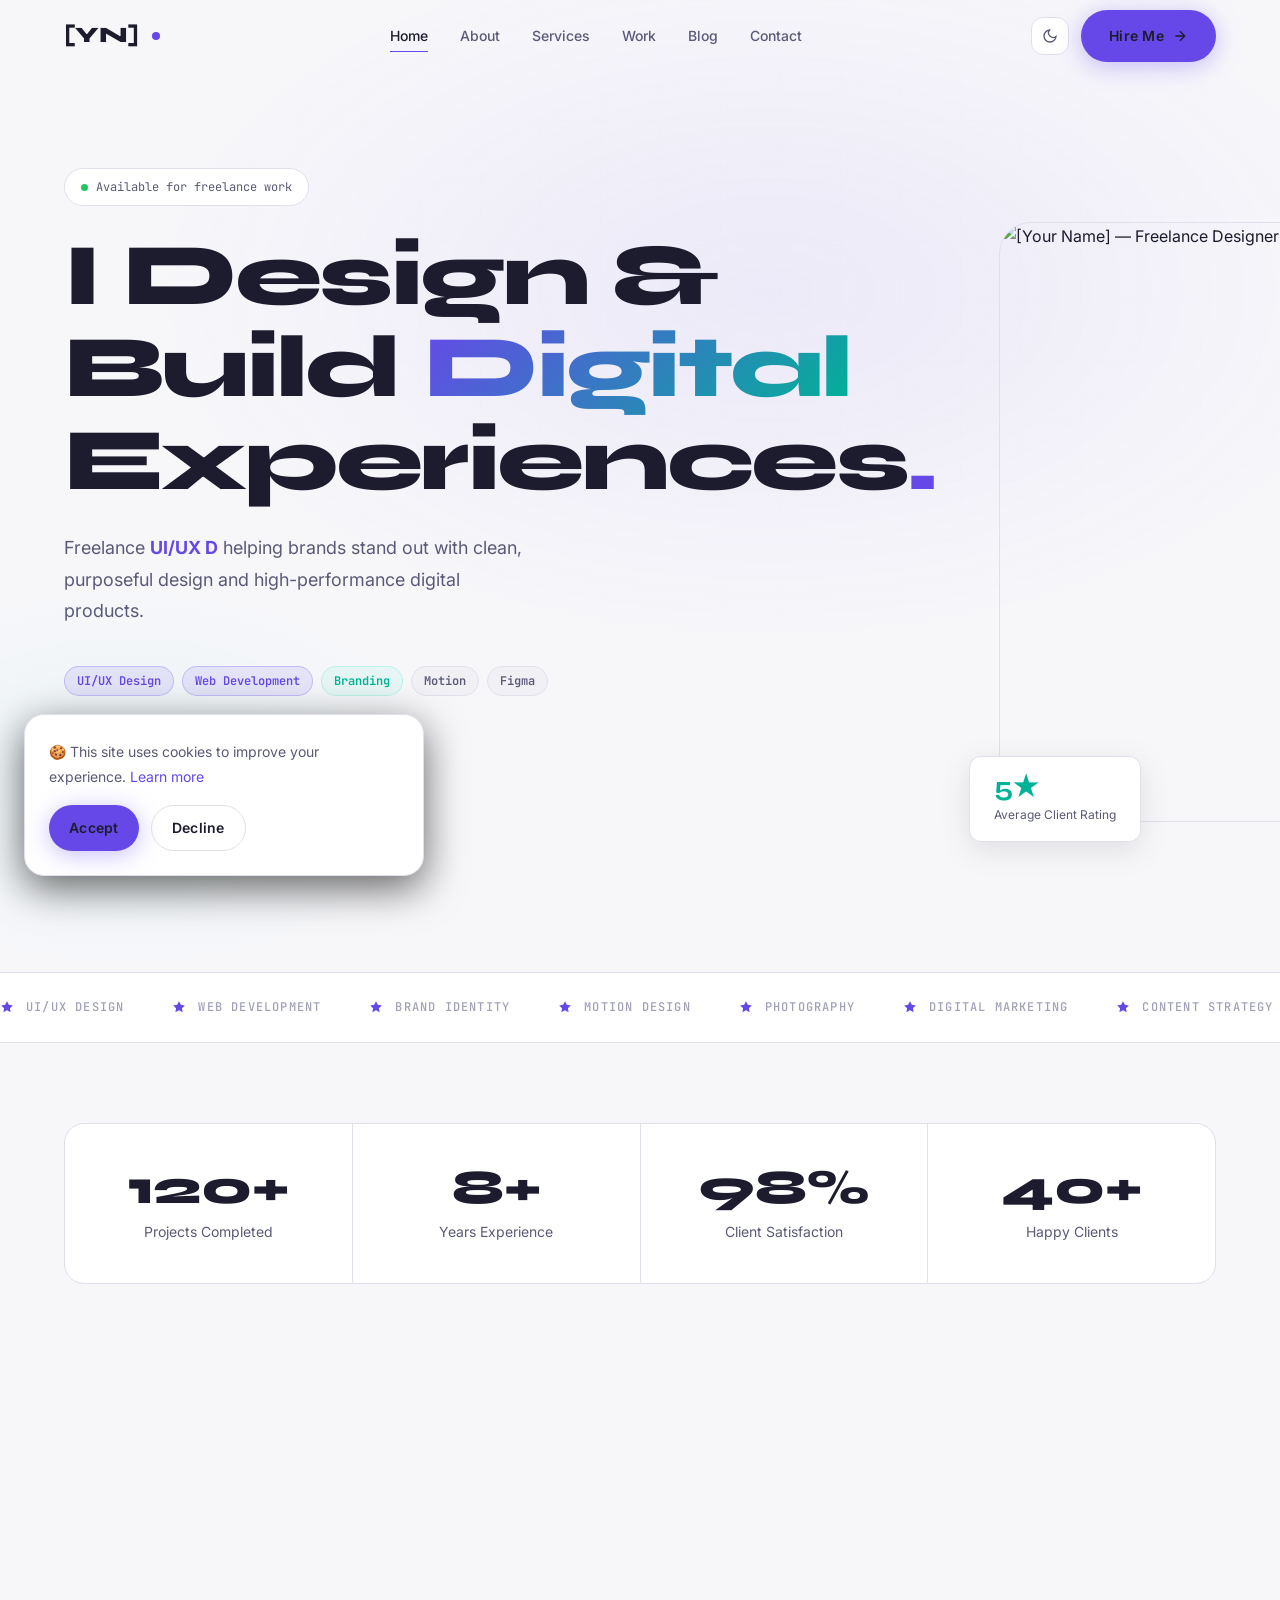
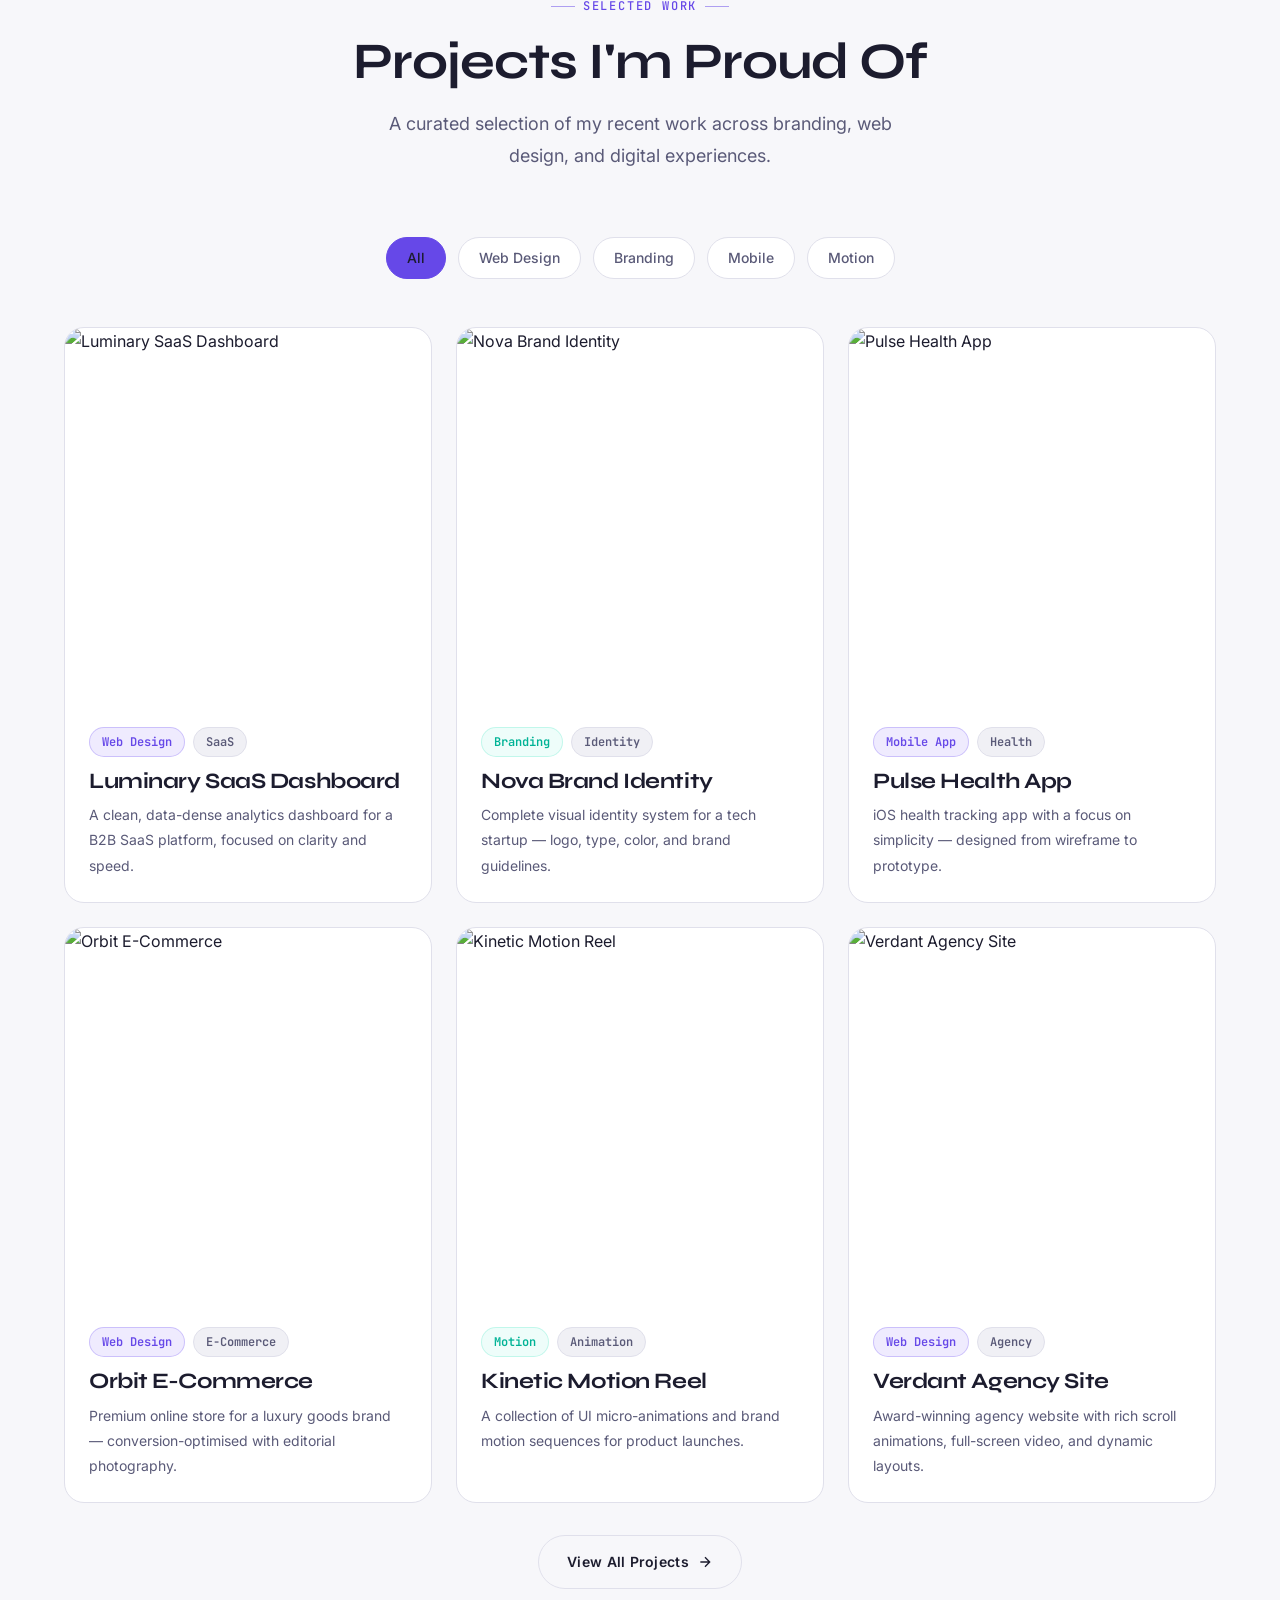
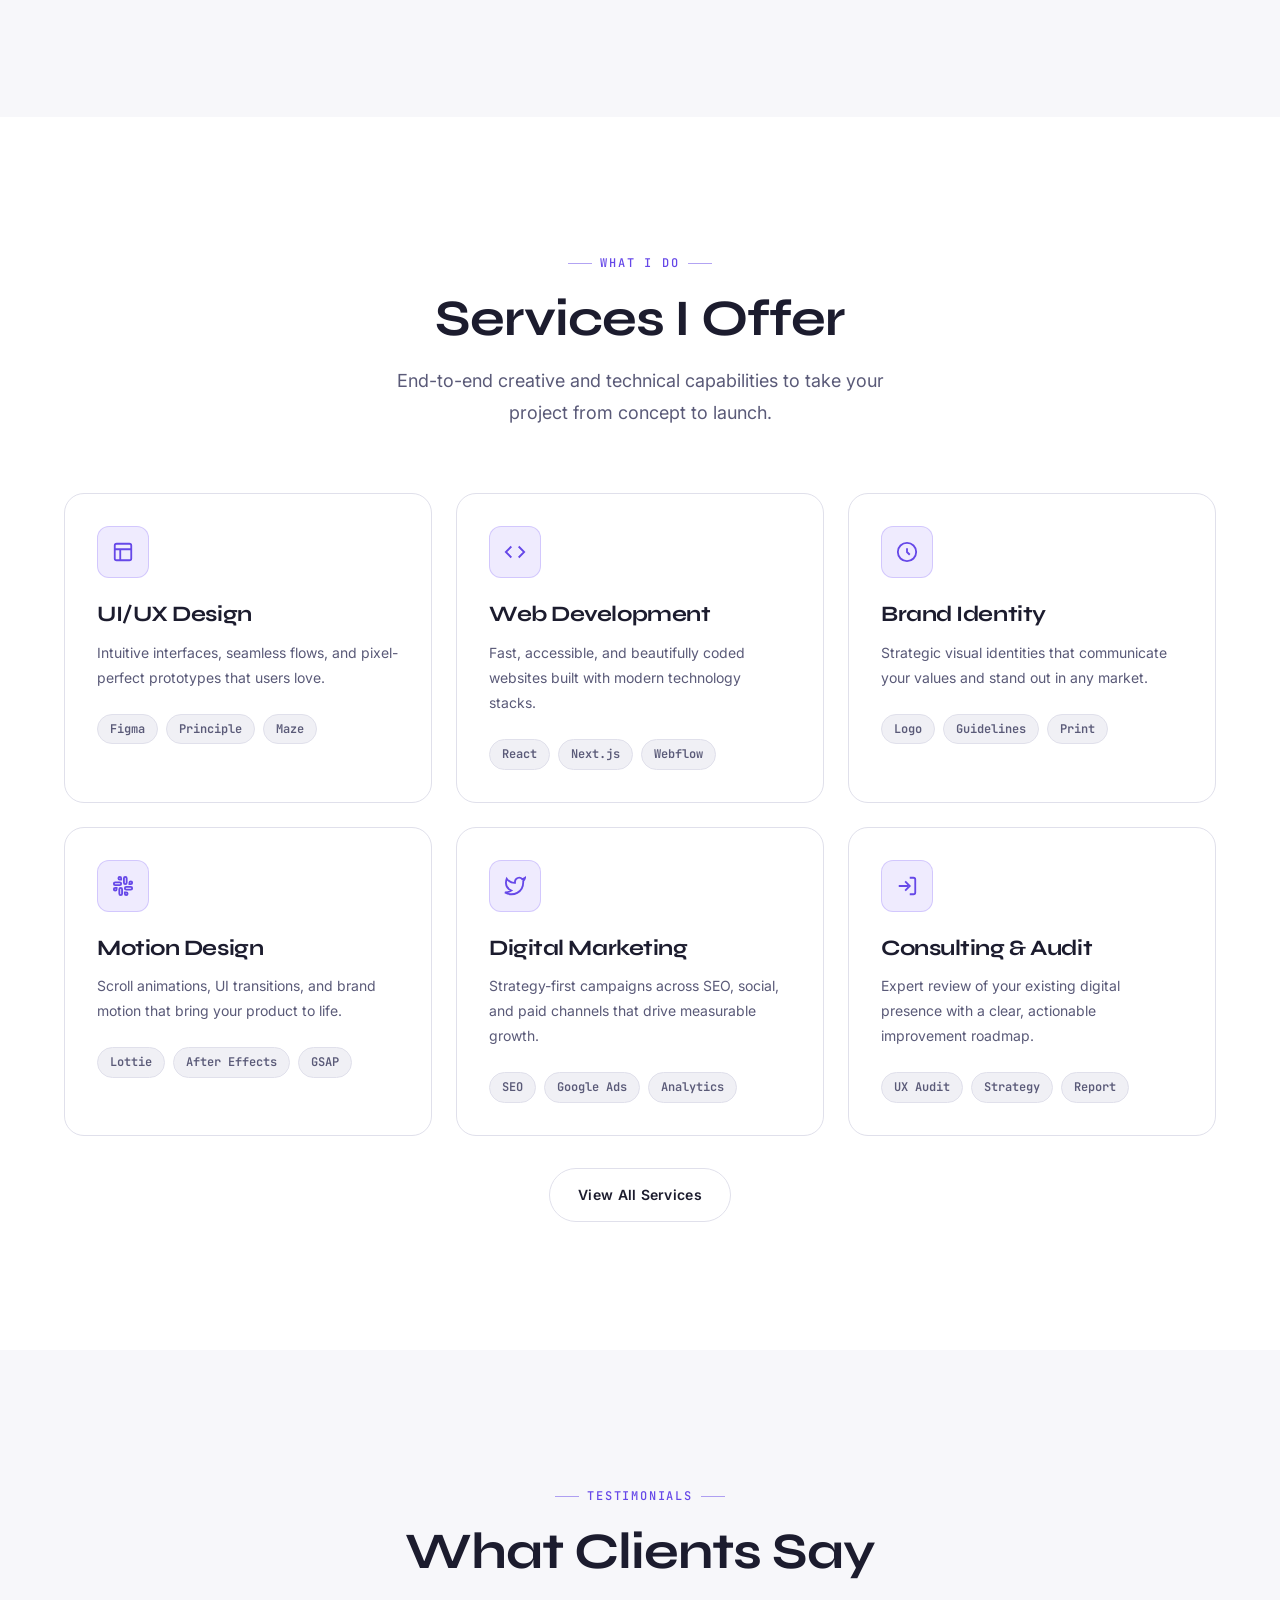
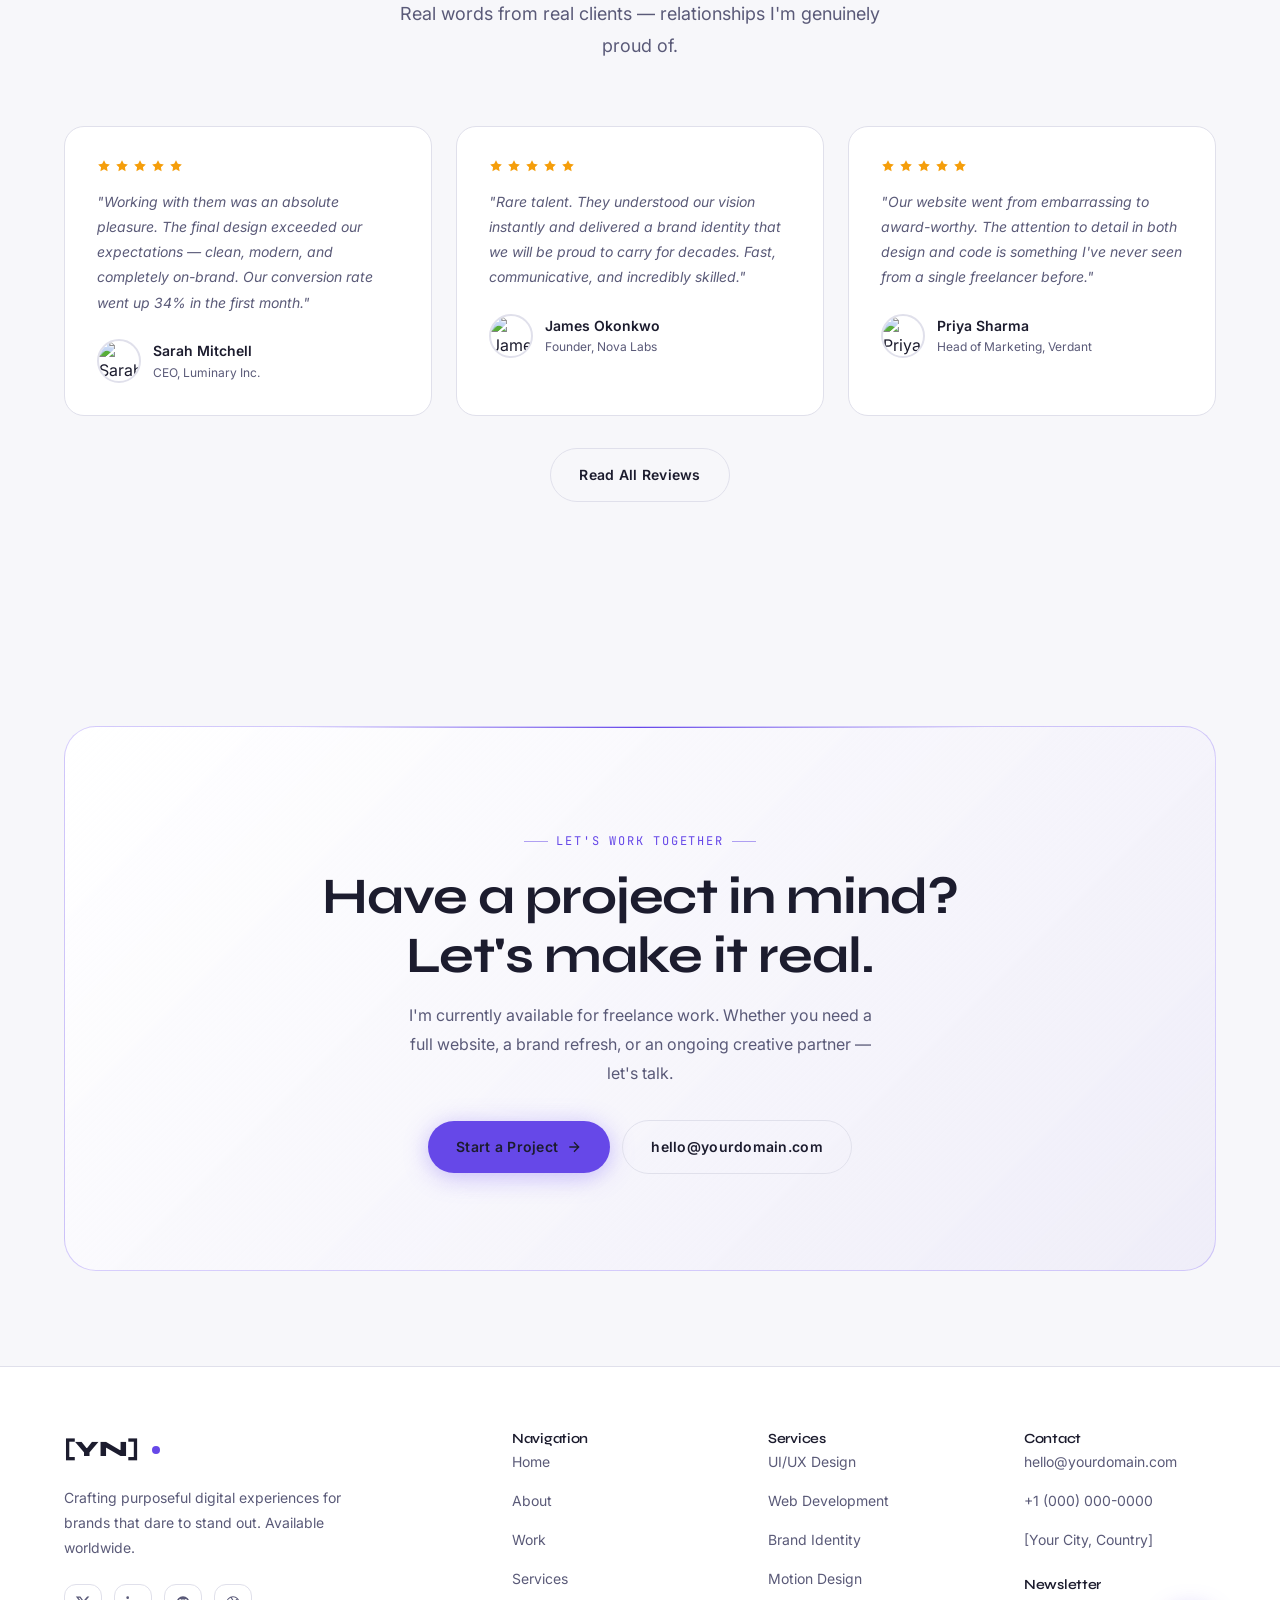
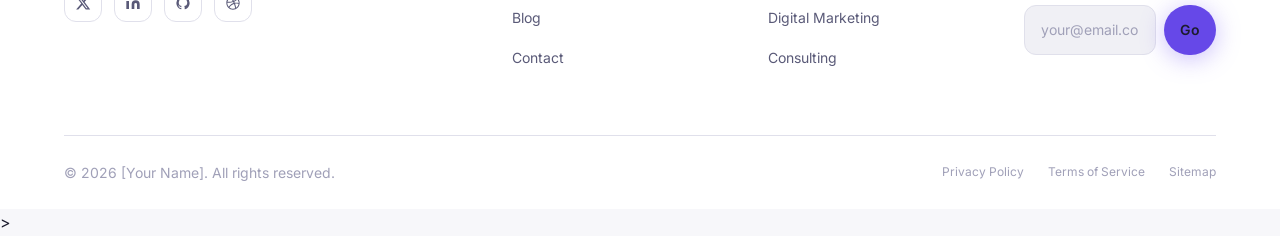
==== commit cb5a6191: "Fix HTML closing tag" ====
--- a/portfolio-pro-template/index.html
+++ b/portfolio-pro-template/index.html
@@ -664,4 +664,4 @@
     document.getElementById('footer-year').textContent = new Date().getFullYear();
   </script>
 </body>
-</html>
+</html>>
